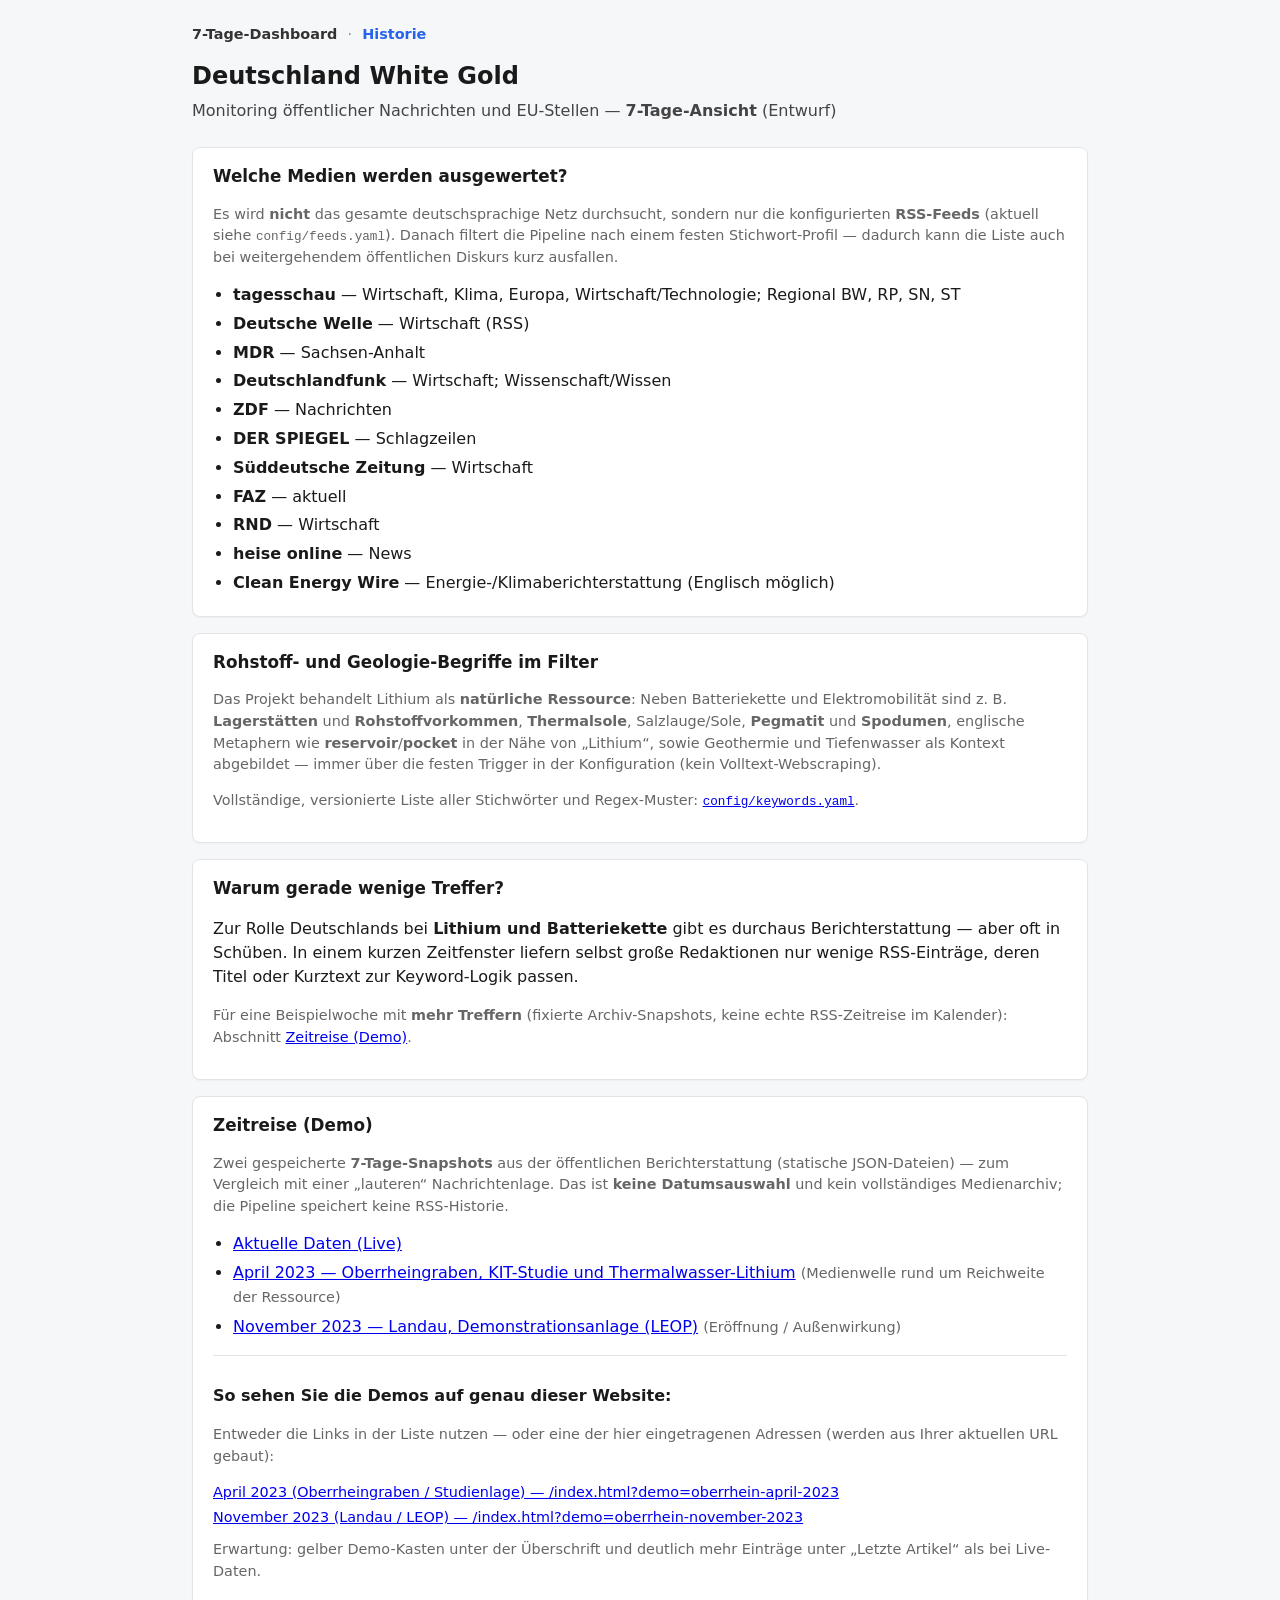
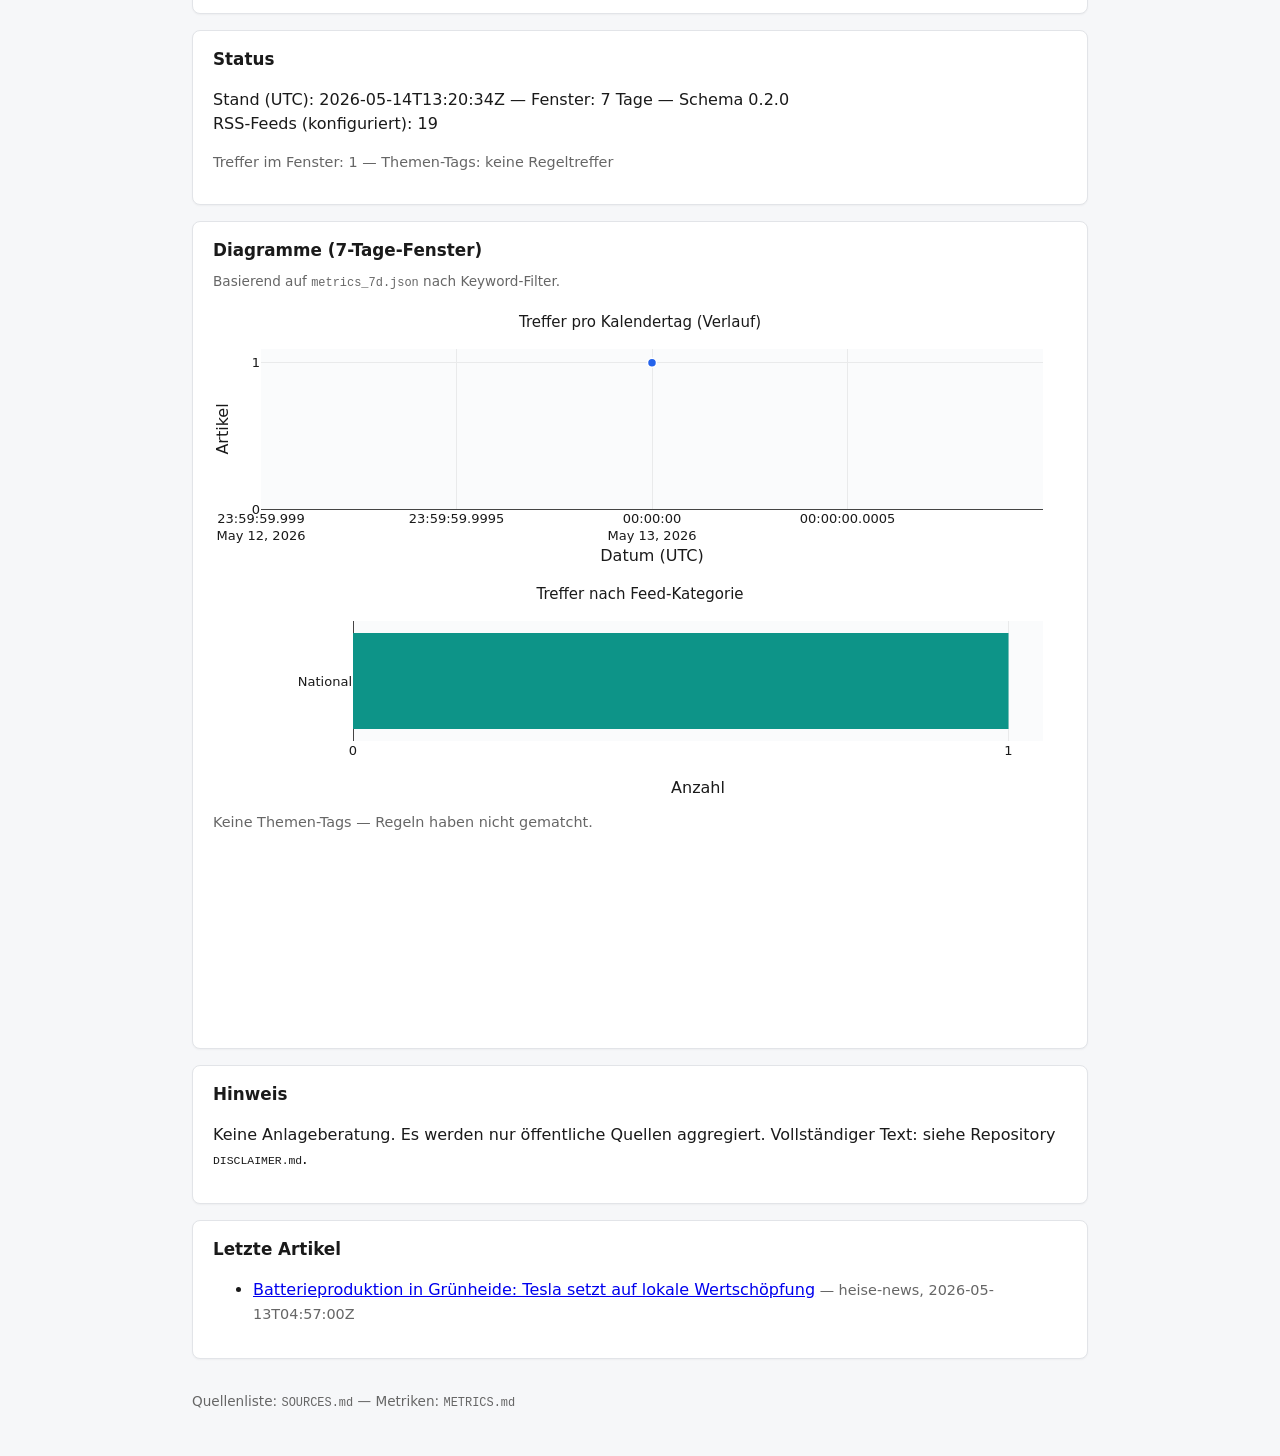
==== index.html @ bb2a2bf2 "deploy: 7354d036135f5c8b81bdb3ec12fa726824278b18" ====
<!DOCTYPE html>
<html lang="de">
<head>
  <meta charset="utf-8" />
  <meta name="viewport" content="width=device-width, initial-scale=1" />
  <title>Deutschland White Gold — Dashboard (Entwurf)</title>
  <link rel="stylesheet" href="styles.css" />
</head>
<body>
  <header class="page-header">
    <nav class="site-nav" aria-label="Hauptnavigation">
      <span class="site-nav__here">7-Tage-Dashboard</span>
      <span class="site-nav__sep">·</span>
      <a href="historie.html">Historie</a>
    </nav>
    <h1>Deutschland White Gold</h1>
    <p class="subtitle">Monitoring öffentlicher Nachrichten und EU-Stellen — <strong>7-Tage-Ansicht</strong> (Entwurf)</p>
  </header>

  <div id="demo-banner" class="demo-banner" hidden></div>

  <main>
    <section class="card" id="sources-overview">
      <h2>Welche Medien werden ausgewertet?</h2>
      <p class="muted">
        Es wird <strong>nicht</strong> das gesamte deutschsprachige Netz durchsucht, sondern nur die konfigurierten <strong>RSS-Feeds</strong>
        (aktuell siehe <code>config/feeds.yaml</code>). Danach filtert die Pipeline nach einem festen Stichwort-Profil — dadurch kann die Liste auch bei weitergehendem öffentlichen Diskurs kurz ausfallen.
      </p>
      <ul class="sources-overview-list">
        <li><strong>tagesschau</strong> — Wirtschaft, Klima, Europa, Wirtschaft/Technologie; Regional&nbsp;BW, RP, SN, ST</li>
        <li><strong>Deutsche Welle</strong> — Wirtschaft (RSS)</li>
        <li><strong>MDR</strong> — Sachsen-Anhalt</li>
        <li><strong>Deutschlandfunk</strong> — Wirtschaft; Wissenschaft/Wissen</li>
        <li><strong>ZDF</strong> — Nachrichten</li>
        <li><strong>DER SPIEGEL</strong> — Schlagzeilen</li>
        <li><strong>Süddeutsche Zeitung</strong> — Wirtschaft</li>
        <li><strong>FAZ</strong> — aktuell</li>
        <li><strong>RND</strong> — Wirtschaft</li>
        <li><strong>heise online</strong> — News</li>
        <li><strong>Clean Energy Wire</strong> — Energie-/Klimaberichterstattung (Englisch möglich)</li>
      </ul>
    </section>

    <section class="card" id="keyword-scope">
      <h2>Rohstoff- und Geologie-Begriffe im Filter</h2>
      <p class="muted">
        Das Projekt behandelt Lithium als <strong>natürliche Ressource</strong>: Neben Batteriekette und Elektromobilität sind z.&nbsp;B.
        <strong>Lagerstätten</strong> und <strong>Rohstoffvorkommen</strong>, <strong>Thermalsole</strong>, Salzlauge/Sole,
        <strong>Pegmatit</strong> und <strong>Spodumen</strong>, englische Metaphern wie <strong>reservoir</strong>/<strong>pocket</strong> in der Nähe von „Lithium“,
        sowie Geothermie und Tiefenwasser als Kontext abgebildet — immer über die festen Trigger in der Konfiguration (kein Volltext-Webscraping).
      </p>
      <p class="muted">
        Vollständige, versionierte Liste aller Stichwörter und Regex-Muster:
        <a href="https://github.com/Tarekchehahde/deutschland-white-gold-tracking/blob/main/config/keywords.yaml"><code>config/keywords.yaml</code></a>.
      </p>
    </section>

    <section class="card sparse-hint-card" id="sparse-hint" hidden>
      <h2>Warum gerade wenige Treffer?</h2>
      <p>
        Zur Rolle Deutschlands bei <strong>Lithium und Batteriekette</strong> gibt es durchaus Berichterstattung — aber oft in Schüben.
        In einem kurzen Zeitfenster liefern selbst große Redaktionen nur wenige RSS-Einträge, deren Titel oder Kurztext zur Keyword-Logik passen.
      </p>
      <p class="muted">
        Für eine Beispielwoche mit <strong>mehr Treffern</strong> (fixierte Archiv-Snapshots, keine echte RSS-Zeitreise im Kalender): Abschnitt <a href="#demo-travel">Zeitreise (Demo)</a>.
      </p>
    </section>

    <section class="card" id="demo-travel">
      <h2>Zeitreise (Demo)</h2>
      <p class="muted">
        Zwei gespeicherte <strong>7-Tage-Snapshots</strong> aus der öffentlichen Berichterstattung (statische JSON-Dateien) — zum Vergleich mit einer „lauteren“ Nachrichtenlage.
        Das ist <strong>keine Datumsauswahl</strong> und kein vollständiges Medienarchiv; die Pipeline speichert keine RSS-Historie.
      </p>
      <ul class="demo-travel-list">
        <li><a href="./">Aktuelle Daten (Live)</a></li>
        <li>
          <a href="?demo=oberrhein-april-2023">April 2023 — Oberrheingraben, KIT-Studie und Thermalwasser-Lithium</a>
          <span class="muted"> (Medienwelle rund um Reichweite der Ressource)</span>
        </li>
        <li>
          <a href="?demo=oberrhein-november-2023">November 2023 — Landau, Demonstrationsanlage (LEOP)</a>
          <span class="muted"> (Eröffnung / Außenwirkung)</span>
        </li>
      </ul>
      <div class="zeitreise-url-box">
        <p><strong>So sehen Sie die Demos auf genau dieser Website:</strong></p>
        <p class="muted">
          Entweder die Links in der Liste nutzen — oder eine der hier eingetragenen Adressen (werden aus Ihrer aktuellen URL gebaut):
        </p>
        <div id="zeitreise-example-links" class="muted"></div>
      </div>
    </section>

    <section class="card" id="status">
      <h2>Status</h2>
      <p id="meta-line">Lade Daten …</p>
      <p id="metrics-line" class="muted"></p>
    </section>

    <section class="card" id="charts-section">
      <h2>Diagramme (7-Tage-Fenster)</h2>
      <p class="chart-caption muted">Basierend auf <code>metrics_7d.json</code> nach Keyword-Filter.</p>
      <div id="chart-volume" class="chart-wrap" aria-label="Liniendiagramm Treffer pro Tag"></div>
      <div id="chart-sources" class="chart-wrap chart-wrap--compact" aria-label="Quellenmix nach Kategorie"></div>
      <div id="chart-tags" class="chart-wrap chart-wrap--compact" aria-label="Themen-Tags"></div>
    </section>

    <section class="card" id="disclaimer-box">
      <h2>Hinweis</h2>
      <p>
        Keine Anlageberatung. Es werden nur öffentliche Quellen aggregiert.
        Vollständiger Text: siehe Repository <code>DISCLAIMER.md</code>.
      </p>
    </section>

    <section class="card">
      <h2>Letzte Artikel</h2>
      <ul id="article-list"></ul>
    </section>
  </main>

  <footer class="page-footer">
    <p>Quellenliste: <code>SOURCES.md</code> — Metriken: <code>METRICS.md</code></p>
  </footer>

  <script src="https://cdn.plot.ly/plotly-2.35.2.min.js" charset="utf-8"></script>
  <script type="module" src="app.js"></script>
</body>
</html>
---- styles.css ----
:root {
  font-family: system-ui, -apple-system, "Segoe UI", Roboto, Ubuntu, sans-serif;
  line-height: 1.5;
  color: #1a1a1a;
  background: #f6f7f9;
}

body {
  margin: 0;
  padding: 0 1rem 2rem;
  max-width: 56rem;
  margin-inline: auto;
}

.site-nav {
  font-size: 0.9rem;
  margin-bottom: 0.75rem;
}

.site-nav a {
  color: #2563eb;
  font-weight: 600;
  text-decoration: none;
}

.site-nav a:hover {
  text-decoration: underline;
}

.site-nav__sep {
  margin: 0 0.35rem;
  color: #888;
}

.site-nav__here {
  font-weight: 600;
  color: #333;
}

.page-header {
  padding: 1.5rem 0 0.5rem;
}

.page-header h1 {
  margin: 0;
  font-size: 1.5rem;
}

.subtitle {
  margin: 0.35rem 0 0;
  color: #444;
}

.sources-overview-list {
  margin: 0.5rem 0 0;
  padding-left: 1.25rem;
}

.sources-overview-list li {
  margin: 0.3rem 0;
}

.sparse-hint-card {
  border-color: #bfdbfe;
  background: #f8fafc;
}

.sparse-hint-card h2 {
  font-size: 1rem;
}

.demo-banner {
  margin-top: 1rem;
  padding: 0.75rem 1rem;
  border-radius: 8px;
  border: 1px solid #fcd34d;
  background: #fffbeb;
}

.demo-banner__title {
  margin: 0;
  font-size: 0.95rem;
}

.demo-banner__note {
  margin: 0.35rem 0 0;
  font-size: 0.88rem;
}

.demo-banner__note a {
  font-weight: 600;
}

.demo-travel-list {
  margin: 0.5rem 0 0;
  padding-left: 1.25rem;
}

.demo-travel-list li {
  margin: 0.35rem 0;
}

.zeitreise-url-box {
  margin-top: 1rem;
  padding-top: 0.75rem;
  border-top: 1px solid #e2e4e8;
}

.zeitreise-url-box .muted a {
  word-break: break-all;
}

.card {
  background: #fff;
  border: 1px solid #e2e4e8;
  border-radius: 8px;
  padding: 1rem 1.25rem;
  margin-top: 1rem;
  box-shadow: 0 1px 2px rgba(0, 0, 0, 0.04);
}

.card h2 {
  margin: 0 0 0.5rem;
  font-size: 1.05rem;
}

.muted {
  color: #666;
  font-size: 0.9rem;
}

.page-footer {
  margin-top: 2rem;
  font-size: 0.85rem;
  color: #666;
}

code {
  font-size: 0.88em;
}

.chart-caption {
  margin: 0 0 0.75rem;
  font-size: 0.85rem;
}

.chart-wrap {
  width: 100%;
  min-height: 260px;
  margin-top: 0.75rem;
}

.chart-wrap:first-of-type {
  margin-top: 0;
}

.chart-wrap--compact {
  min-height: 220px;
}
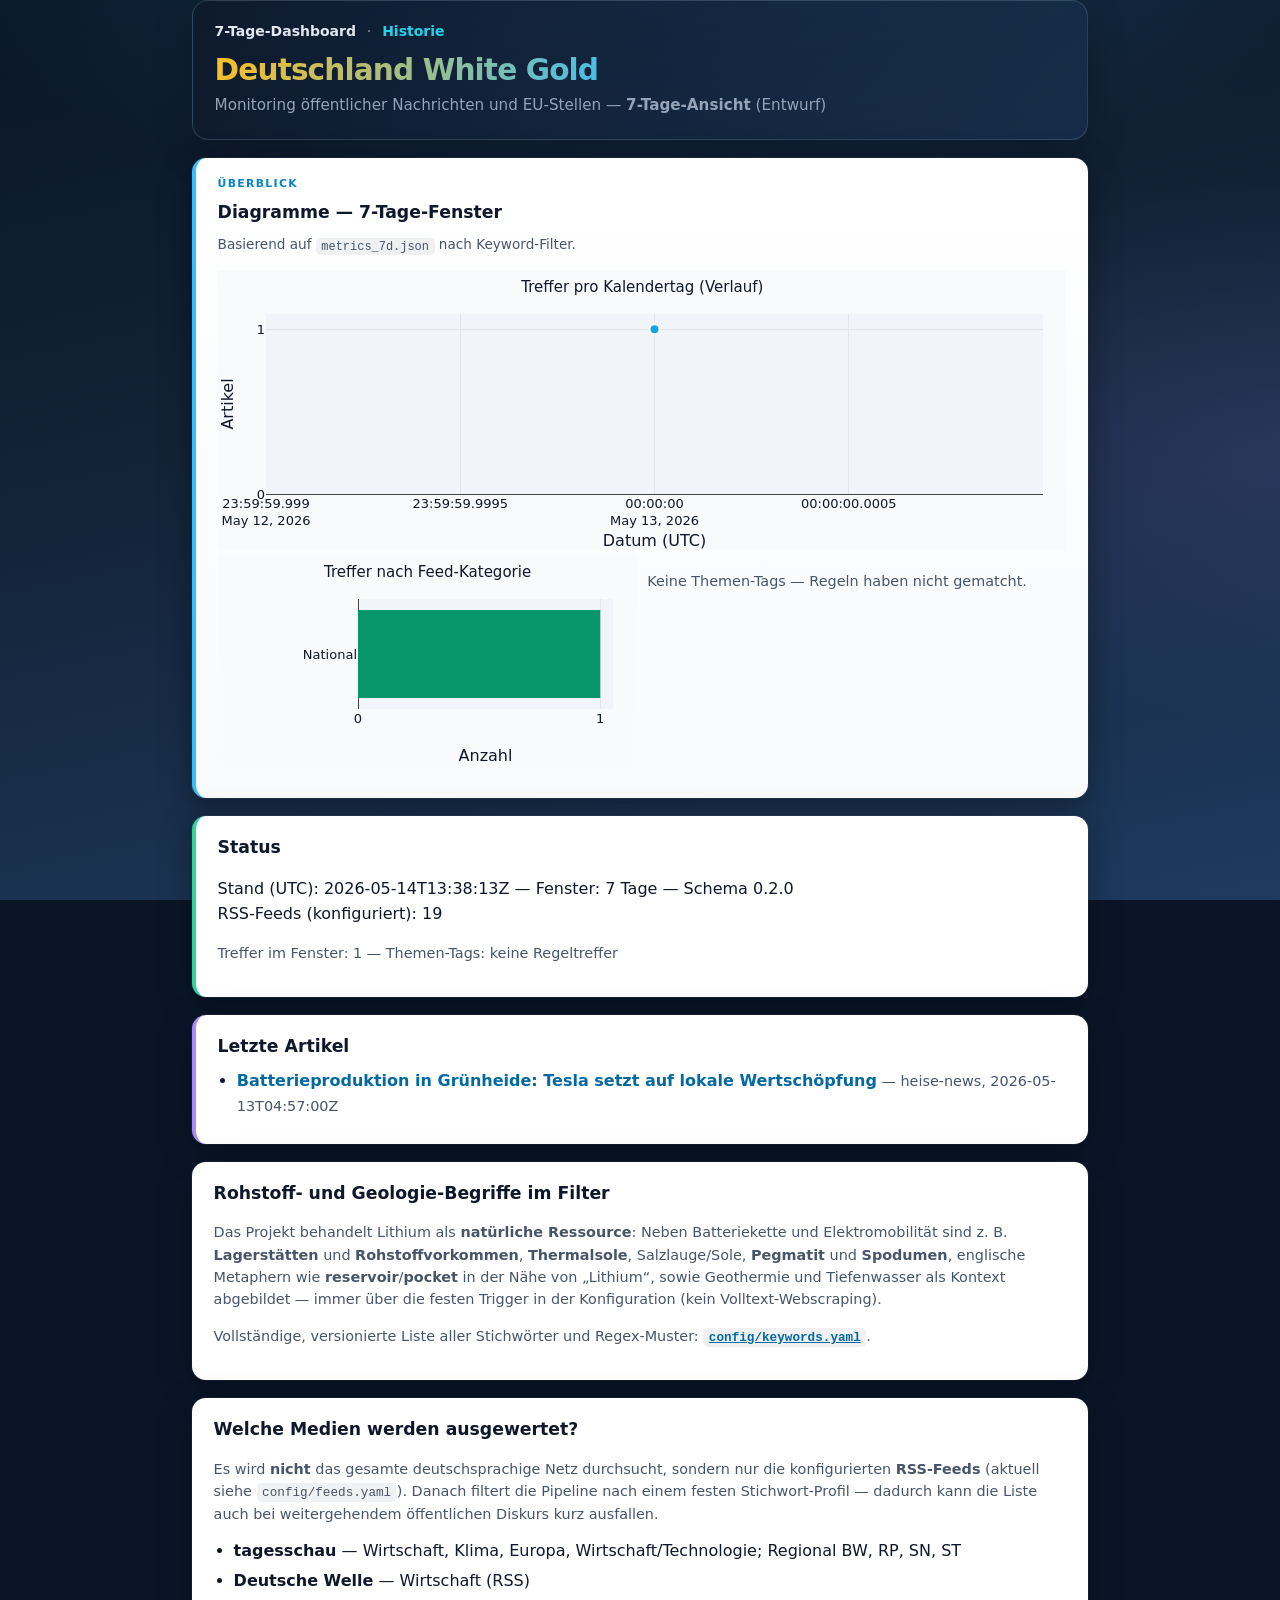
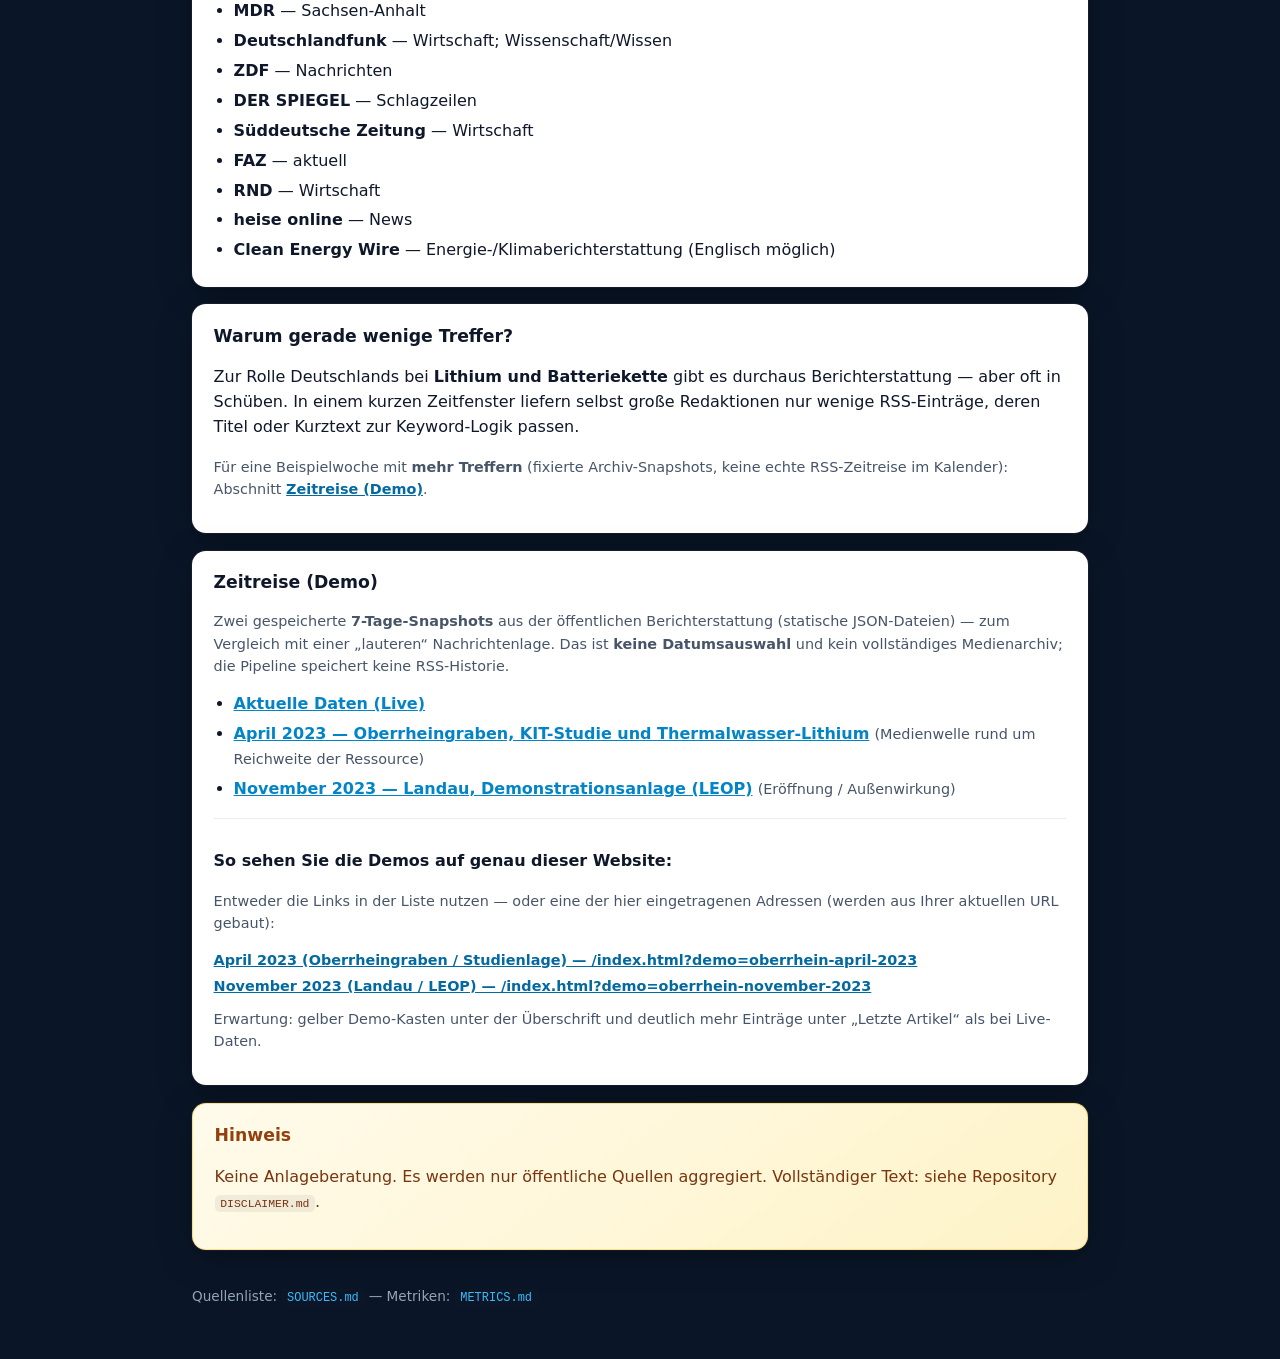
==== commit 3941f0f6: "deploy: 4aadd8cade5d9da6f9ec15c2a3ec1aa6e50904c4" ====
--- a/index.html
+++ b/index.html
@@ -7,7 +7,7 @@
   <link rel="stylesheet" href="styles.css" />
 </head>
 <body>
-  <header class="page-header">
+  <header class="page-header page-header--hero">
     <nav class="site-nav" aria-label="Hauptnavigation">
       <span class="site-nav__here">7-Tage-Dashboard</span>
       <span class="site-nav__sep">·</span>
@@ -20,6 +20,46 @@
   <div id="demo-banner" class="demo-banner" hidden></div>
 
   <main>
+    <section class="card card--spotlight" id="charts-section">
+      <div class="card__eyebrow">Überblick</div>
+      <h2>Diagramme — 7-Tage-Fenster</h2>
+      <p class="chart-caption muted">Basierend auf <code>metrics_7d.json</code> nach Keyword-Filter.</p>
+      <div id="chart-volume" class="chart-wrap chart-wrap--hero" aria-label="Liniendiagramm Treffer pro Tag"></div>
+      <div class="charts-row">
+        <div class="charts-row__cell">
+          <div id="chart-sources" class="chart-wrap chart-wrap--compact" aria-label="Quellenmix nach Kategorie"></div>
+        </div>
+        <div class="charts-row__cell">
+          <div id="chart-tags" class="chart-wrap chart-wrap--compact" aria-label="Themen-Tags"></div>
+        </div>
+      </div>
+    </section>
+
+    <section class="card card--status" id="status">
+      <h2>Status</h2>
+      <p id="meta-line">Lade Daten …</p>
+      <p id="metrics-line" class="muted"></p>
+    </section>
+
+    <section class="card card--articles">
+      <h2>Letzte Artikel</h2>
+      <ul id="article-list" class="article-list"></ul>
+    </section>
+
+    <section class="card" id="keyword-scope">
+      <h2>Rohstoff- und Geologie-Begriffe im Filter</h2>
+      <p class="muted">
+        Das Projekt behandelt Lithium als <strong>natürliche Ressource</strong>: Neben Batteriekette und Elektromobilität sind z.&nbsp;B.
+        <strong>Lagerstätten</strong> und <strong>Rohstoffvorkommen</strong>, <strong>Thermalsole</strong>, Salzlauge/Sole,
+        <strong>Pegmatit</strong> und <strong>Spodumen</strong>, englische Metaphern wie <strong>reservoir</strong>/<strong>pocket</strong> in der Nähe von „Lithium“,
+        sowie Geothermie und Tiefenwasser als Kontext abgebildet — immer über die festen Trigger in der Konfiguration (kein Volltext-Webscraping).
+      </p>
+      <p class="muted">
+        Vollständige, versionierte Liste aller Stichwörter und Regex-Muster:
+        <a href="https://github.com/Tarekchehahde/deutschland-white-gold-tracking/blob/main/config/keywords.yaml"><code>config/keywords.yaml</code></a>.
+      </p>
+    </section>
+
     <section class="card" id="sources-overview">
       <h2>Welche Medien werden ausgewertet?</h2>
       <p class="muted">
@@ -39,20 +79,6 @@
         <li><strong>heise online</strong> — News</li>
         <li><strong>Clean Energy Wire</strong> — Energie-/Klimaberichterstattung (Englisch möglich)</li>
       </ul>
-    </section>
-
-    <section class="card" id="keyword-scope">
-      <h2>Rohstoff- und Geologie-Begriffe im Filter</h2>
-      <p class="muted">
-        Das Projekt behandelt Lithium als <strong>natürliche Ressource</strong>: Neben Batteriekette und Elektromobilität sind z.&nbsp;B.
-        <strong>Lagerstätten</strong> und <strong>Rohstoffvorkommen</strong>, <strong>Thermalsole</strong>, Salzlauge/Sole,
-        <strong>Pegmatit</strong> und <strong>Spodumen</strong>, englische Metaphern wie <strong>reservoir</strong>/<strong>pocket</strong> in der Nähe von „Lithium“,
-        sowie Geothermie und Tiefenwasser als Kontext abgebildet — immer über die festen Trigger in der Konfiguration (kein Volltext-Webscraping).
-      </p>
-      <p class="muted">
-        Vollständige, versionierte Liste aller Stichwörter und Regex-Muster:
-        <a href="https://github.com/Tarekchehahde/deutschland-white-gold-tracking/blob/main/config/keywords.yaml"><code>config/keywords.yaml</code></a>.
-      </p>
     </section>
 
     <section class="card sparse-hint-card" id="sparse-hint" hidden>
@@ -92,31 +118,12 @@
       </div>
     </section>
 
-    <section class="card" id="status">
-      <h2>Status</h2>
-      <p id="meta-line">Lade Daten …</p>
-      <p id="metrics-line" class="muted"></p>
-    </section>
-
-    <section class="card" id="charts-section">
-      <h2>Diagramme (7-Tage-Fenster)</h2>
-      <p class="chart-caption muted">Basierend auf <code>metrics_7d.json</code> nach Keyword-Filter.</p>
-      <div id="chart-volume" class="chart-wrap" aria-label="Liniendiagramm Treffer pro Tag"></div>
-      <div id="chart-sources" class="chart-wrap chart-wrap--compact" aria-label="Quellenmix nach Kategorie"></div>
-      <div id="chart-tags" class="chart-wrap chart-wrap--compact" aria-label="Themen-Tags"></div>
-    </section>
-
-    <section class="card" id="disclaimer-box">
+    <section class="card card--disclaimer" id="disclaimer-box">
       <h2>Hinweis</h2>
       <p>
         Keine Anlageberatung. Es werden nur öffentliche Quellen aggregiert.
         Vollständiger Text: siehe Repository <code>DISCLAIMER.md</code>.
       </p>
-    </section>
-
-    <section class="card">
-      <h2>Letzte Artikel</h2>
-      <ul id="article-list"></ul>
     </section>
   </main>
 
--- a/styles.css
+++ b/styles.css
@@ -1,54 +1,104 @@
 :root {
-  font-family: system-ui, -apple-system, "Segoe UI", Roboto, Ubuntu, sans-serif;
-  line-height: 1.5;
-  color: #1a1a1a;
-  background: #f6f7f9;
+  --font: system-ui, -apple-system, "Segoe UI", Roboto, Ubuntu, sans-serif;
+  --bg-page-top: #0a1628;
+  --bg-page-mid: #132337;
+  --bg-page-bottom: #1e3a5f;
+  --surface: #ffffff;
+  --surface-glow: rgba(56, 189, 248, 0.08);
+  --text-on-dark: #e2e8f0;
+  --text-on-dark-muted: #94a3b8;
+  --text-card: #0f172a;
+  --text-muted-card: #475569;
+  --accent-sky: #38bdf8;
+  --accent-cyan: #22d3ee;
+  --accent-gold: #fbbf24;
+  --accent-emerald: #34d399;
+  --accent-violet: #a78bfa;
+  --border-soft: rgba(148, 163, 184, 0.25);
+  --shadow-card: 0 8px 32px rgba(0, 0, 0, 0.35), 0 0 0 1px rgba(255, 255, 255, 0.06);
+  --radius-lg: 16px;
+  --radius-md: 14px;
+}
+
+*,
+*::before,
+*::after {
+  box-sizing: border-box;
 }
 
 body {
   margin: 0;
-  padding: 0 1rem 2rem;
-  max-width: 56rem;
+  padding: 0 1rem 2.5rem;
+  max-width: 58rem;
   margin-inline: auto;
+  font-family: var(--font);
+  line-height: 1.55;
+  color: var(--text-on-dark);
+  background-color: var(--bg-page-top);
+  background-image:
+    radial-gradient(ellipse 120% 80% at 50% -20%, rgba(56, 189, 248, 0.18), transparent 55%),
+    radial-gradient(ellipse 90% 60% at 100% 50%, rgba(167, 139, 250, 0.12), transparent 50%),
+    linear-gradient(168deg, var(--bg-page-top) 0%, var(--bg-page-mid) 42%, var(--bg-page-bottom) 100%);
+  background-attachment: fixed;
+  min-height: 100vh;
 }
 
 .site-nav {
-  font-size: 0.9rem;
-  margin-bottom: 0.75rem;
+  font-size: 0.875rem;
+  margin-bottom: 0.65rem;
 }
 
 .site-nav a {
-  color: #2563eb;
+  color: var(--accent-cyan);
   font-weight: 600;
   text-decoration: none;
+  transition: color 0.15s ease, text-underline-offset 0.15s ease;
 }
 
 .site-nav a:hover {
+  color: var(--accent-sky);
   text-decoration: underline;
+  text-underline-offset: 3px;
 }
 
 .site-nav__sep {
-  margin: 0 0.35rem;
-  color: #888;
+  margin: 0 0.4rem;
+  color: var(--text-on-dark-muted);
 }
 
 .site-nav__here {
-  font-weight: 600;
-  color: #333;
+  font-weight: 700;
+  color: var(--text-on-dark);
 }
 
 .page-header {
-  padding: 1.5rem 0 0.5rem;
+  padding: 1.25rem 0 0.35rem;
+}
+
+.page-header--hero {
+  background: linear-gradient(135deg, rgba(15, 23, 42, 0.65), rgba(30, 58, 95, 0.45));
+  border: 1px solid var(--border-soft);
+  border-radius: var(--radius-lg);
+  padding: 1.25rem 1.35rem 1.35rem;
+  margin-bottom: 0.25rem;
+  box-shadow: 0 12px 40px rgba(0, 0, 0, 0.2);
 }
 
 .page-header h1 {
   margin: 0;
-  font-size: 1.5rem;
+  font-size: clamp(1.45rem, 4vw, 1.85rem);
+  letter-spacing: -0.03em;
+  line-height: 1.15;
+  background: linear-gradient(105deg, var(--accent-gold), var(--accent-sky), var(--accent-cyan));
+  -webkit-background-clip: text;
+  background-clip: text;
+  color: transparent;
 }
 
 .subtitle {
-  margin: 0.35rem 0 0;
-  color: #444;
+  margin: 0.45rem 0 0;
+  color: var(--text-on-dark-muted);
+  font-size: 0.95rem;
 }
 
 .sources-overview-list {
@@ -57,24 +107,40 @@
 }
 
 .sources-overview-list li {
-  margin: 0.3rem 0;
+  margin: 0.32rem 0;
+}
+
+.sources-overview-list strong {
+  color: var(--text-card);
 }
 
 .sparse-hint-card {
-  border-color: #bfdbfe;
-  background: #f8fafc;
+  border: 1px solid rgba(56, 189, 248, 0.35);
+  background: linear-gradient(145deg, #f0f9ff, #eef2ff);
 }
 
 .sparse-hint-card h2 {
   font-size: 1rem;
+  color: var(--text-card);
+}
+
+.sparse-hint-card p:not(.muted) {
+  color: var(--text-card);
+}
+
+.sparse-hint-card a {
+  color: #0369a1;
+  font-weight: 600;
 }
 
 .demo-banner {
   margin-top: 1rem;
-  padding: 0.75rem 1rem;
-  border-radius: 8px;
-  border: 1px solid #fcd34d;
-  background: #fffbeb;
+  padding: 0.85rem 1.1rem;
+  border-radius: var(--radius-md);
+  border: 1px solid rgba(251, 191, 36, 0.55);
+  background: linear-gradient(135deg, rgba(254, 243, 199, 0.98), rgba(253, 230, 138, 0.92));
+  box-shadow: var(--shadow-card);
+  color: var(--text-card);
 }
 
 .demo-banner__title {
@@ -85,10 +151,12 @@
 .demo-banner__note {
   margin: 0.35rem 0 0;
   font-size: 0.88rem;
+  color: var(--text-muted-card);
 }
 
 .demo-banner__note a {
-  font-weight: 600;
+  font-weight: 700;
+  color: #b45309;
 }
 
 .demo-travel-list {
@@ -100,39 +168,107 @@
   margin: 0.35rem 0;
 }
 
+.demo-travel-list a {
+  color: #0284c7;
+  font-weight: 600;
+}
+
 .zeitreise-url-box {
   margin-top: 1rem;
-  padding-top: 0.75rem;
-  border-top: 1px solid #e2e4e8;
+  padding-top: 0.85rem;
+  border-top: 1px solid rgba(15, 23, 42, 0.08);
 }
 
 .zeitreise-url-box .muted a {
   word-break: break-all;
+  color: #0369a1;
+  font-weight: 600;
 }
 
 .card {
-  background: #fff;
-  border: 1px solid #e2e4e8;
-  border-radius: 8px;
-  padding: 1rem 1.25rem;
-  margin-top: 1rem;
-  box-shadow: 0 1px 2px rgba(0, 0, 0, 0.04);
+  background: var(--surface);
+  color: var(--text-card);
+  border: none;
+  border-radius: var(--radius-md);
+  padding: 1.15rem 1.35rem;
+  margin-top: 1.1rem;
+  box-shadow: var(--shadow-card);
 }
 
 .card h2 {
-  margin: 0 0 0.5rem;
-  font-size: 1.05rem;
+  margin: 0 0 0.55rem;
+  font-size: 1.08rem;
+  color: var(--text-card);
+}
+
+.card__eyebrow {
+  font-size: 0.68rem;
+  font-weight: 700;
+  letter-spacing: 0.12em;
+  text-transform: uppercase;
+  color: #0284c7;
+  margin-bottom: 0.35rem;
+}
+
+.card--spotlight {
+  border-left: 4px solid var(--accent-sky);
+  background: linear-gradient(180deg, #ffffff 0%, #f8fafc 100%);
+}
+
+.card--status {
+  border-left: 4px solid var(--accent-emerald);
+}
+
+.card--articles {
+  border-left: 4px solid var(--accent-violet);
+}
+
+.card--articles .article-list a {
+  color: #0369a1;
+  font-weight: 600;
+  text-decoration: none;
+}
+
+.card--articles .article-list a:hover {
+  color: #0284c7;
+  text-decoration: underline;
+}
+
+.card--disclaimer {
+  background: linear-gradient(145deg, #fffbeb, #fef3c7);
+  border: 1px solid rgba(251, 191, 36, 0.45);
+}
+
+.card--disclaimer h2 {
+  color: #92400e;
+}
+
+.card--disclaimer p {
+  color: #78350f;
+}
+
+.card code {
+  background: rgba(15, 23, 42, 0.06);
+  padding: 0.12rem 0.35rem;
+  border-radius: 5px;
 }
 
 .muted {
-  color: #666;
+  color: var(--text-muted-card);
   font-size: 0.9rem;
 }
 
 .page-footer {
-  margin-top: 2rem;
+  margin-top: 2.25rem;
   font-size: 0.85rem;
-  color: #666;
+  color: var(--text-on-dark-muted);
+}
+
+.page-footer code {
+  color: var(--accent-sky);
+  background: rgba(15, 23, 42, 0.35);
+  padding: 0.1rem 0.35rem;
+  border-radius: 4px;
 }
 
 code {
@@ -140,14 +276,19 @@
 }
 
 .chart-caption {
-  margin: 0 0 0.75rem;
+  margin: 0 0 0.85rem;
   font-size: 0.85rem;
 }
 
 .chart-wrap {
   width: 100%;
   min-height: 260px;
-  margin-top: 0.75rem;
+  margin-top: 0.65rem;
+}
+
+.chart-wrap--hero {
+  min-height: 280px;
+  margin-top: 0;
 }
 
 .chart-wrap:first-of-type {
@@ -155,5 +296,37 @@
 }
 
 .chart-wrap--compact {
-  min-height: 220px;
-}
+  min-height: 210px;
+}
+
+.charts-row {
+  display: grid;
+  grid-template-columns: 1fr;
+  gap: 0.5rem;
+  margin-top: 0.35rem;
+}
+
+@media (min-width: 720px) {
+  .charts-row {
+    grid-template-columns: 1fr 1fr;
+    gap: 0.65rem;
+  }
+}
+
+.charts-row__cell {
+  min-width: 0;
+}
+
+.article-list {
+  margin: 0.35rem 0 0;
+  padding-left: 1.2rem;
+}
+
+.article-list li {
+  margin: 0.45rem 0;
+}
+
+#keyword-scope a {
+  color: #0369a1;
+  font-weight: 600;
+}
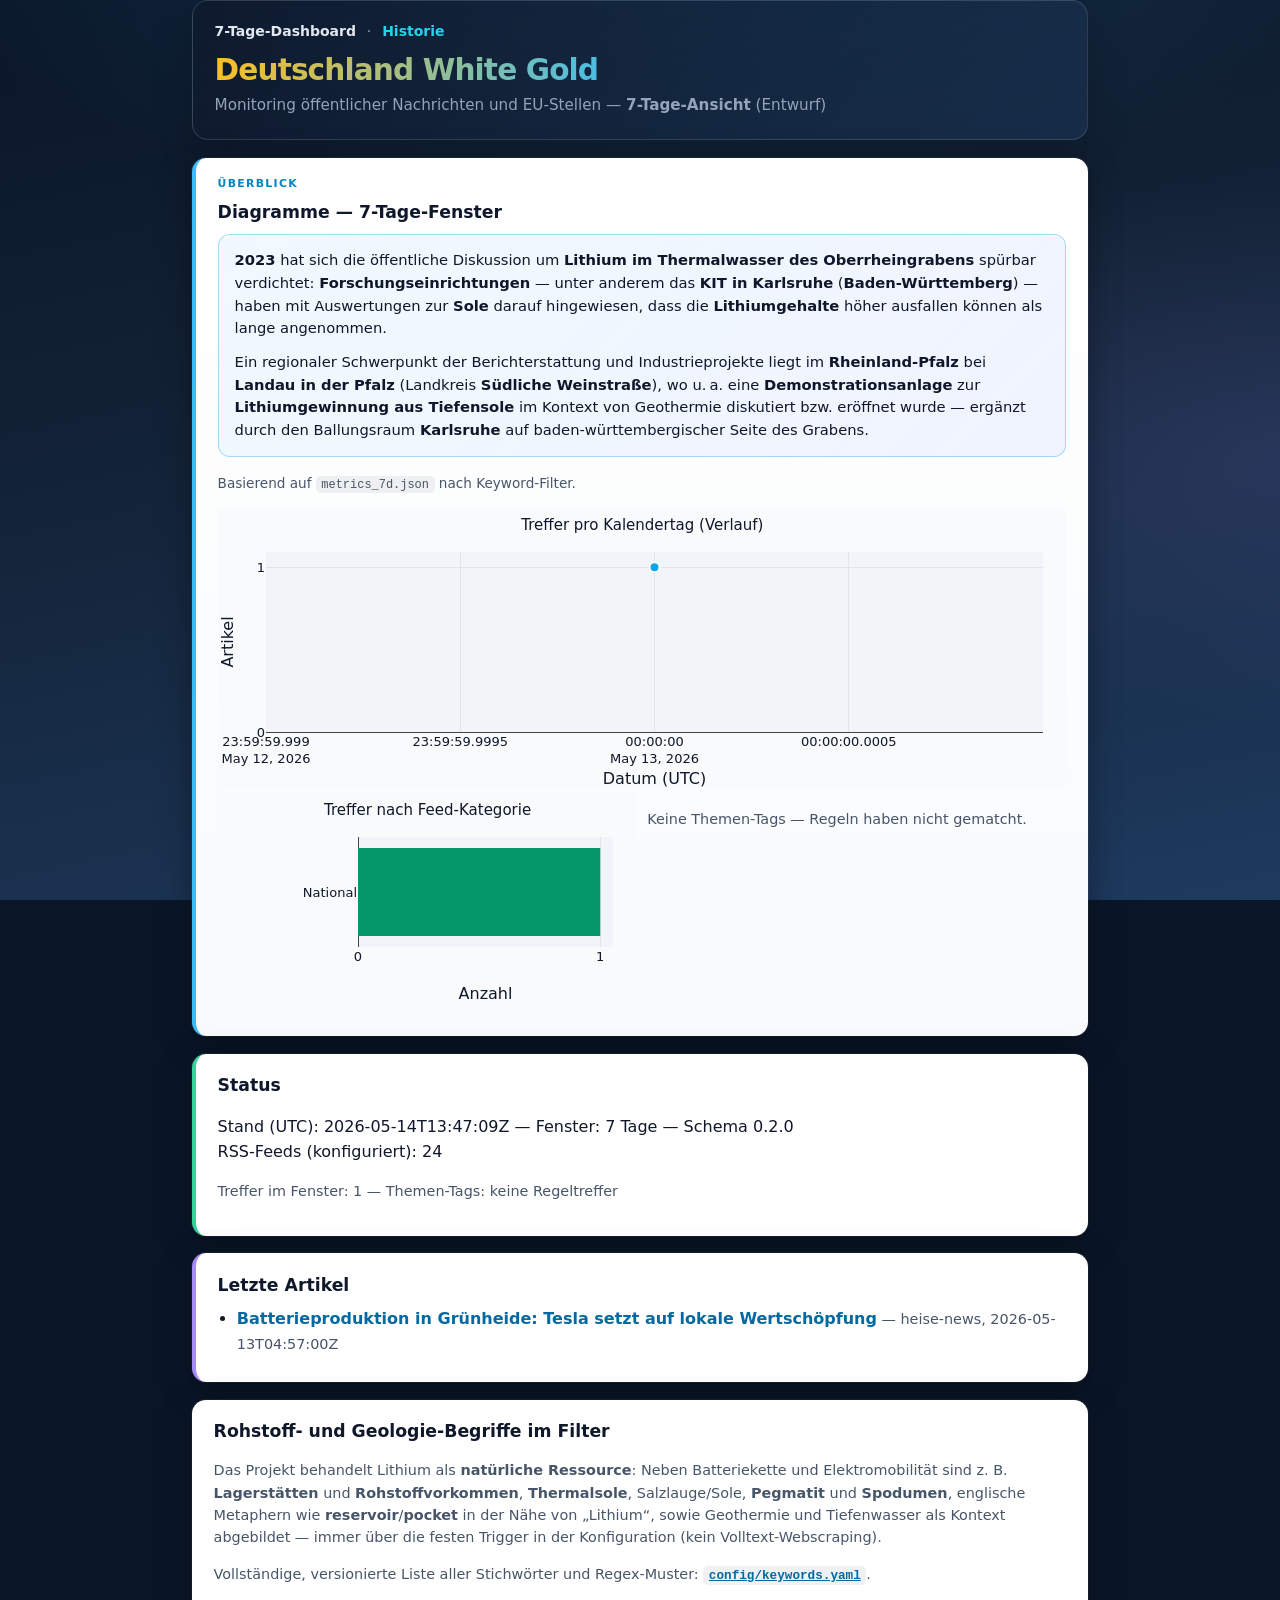
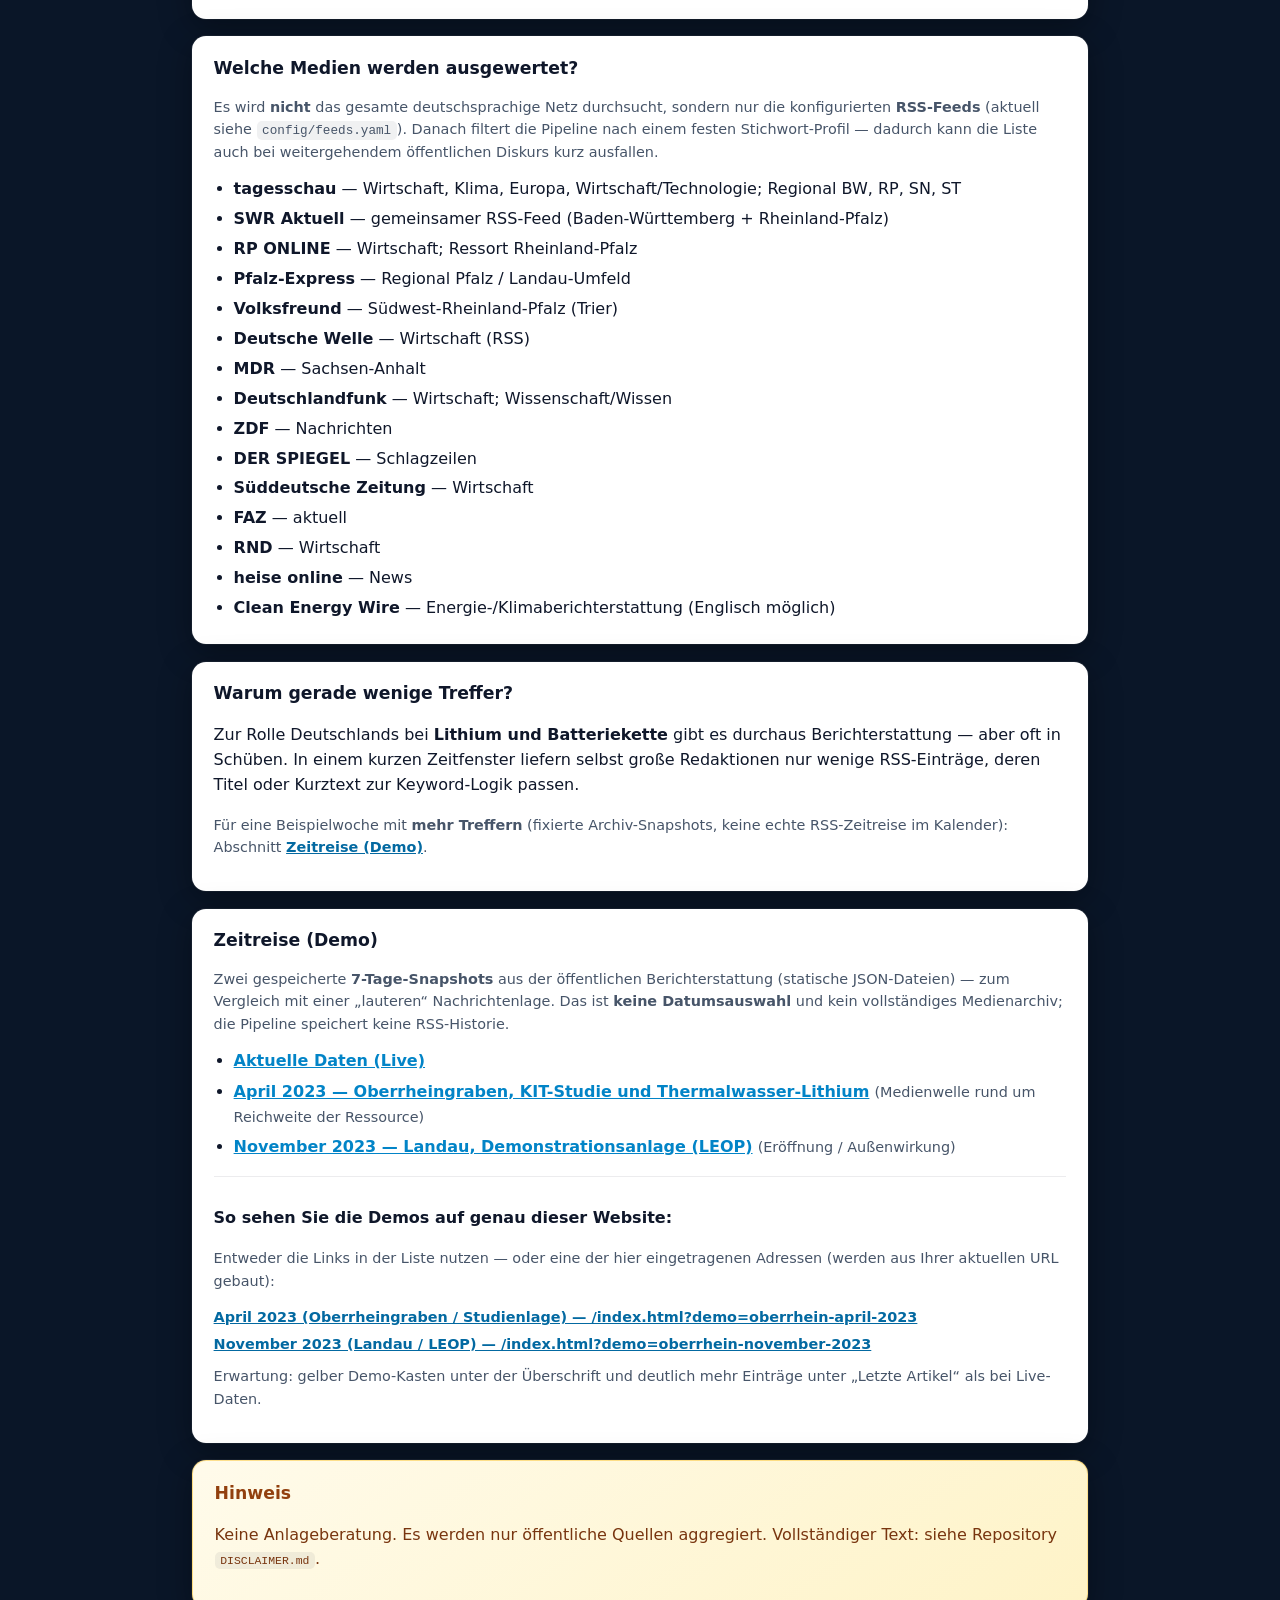
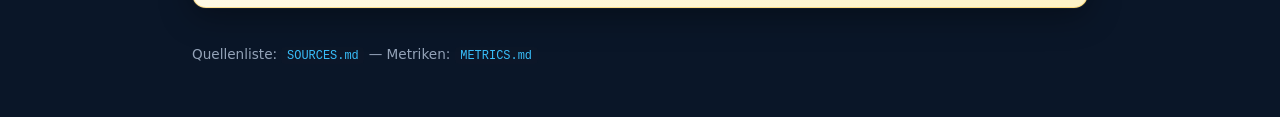
==== commit 6973cdbb: "deploy: 2d97e3f885a287d9c72a7dbd9a529fc7273f47e1" ====
--- a/index.html
+++ b/index.html
@@ -23,6 +23,18 @@
     <section class="card card--spotlight" id="charts-section">
       <div class="card__eyebrow">Überblick</div>
       <h2>Diagramme — 7-Tage-Fenster</h2>
+      <div class="context-blurb">
+        <p>
+          <strong>2023</strong> hat sich die öffentliche Diskussion um <strong>Lithium im Thermalwasser des Oberrheingrabens</strong> spürbar verdichtet:
+          <strong>Forschungseinrichtungen</strong> — unter anderem das <strong>KIT in Karlsruhe</strong> (<strong>Baden-Württemberg</strong>) —
+          haben mit Auswertungen zur <strong>Sole</strong> darauf hingewiesen, dass die <strong>Lithiumgehalte</strong> höher ausfallen können als lange angenommen.
+        </p>
+        <p>
+          Ein regionaler Schwerpunkt der Berichterstattung und Industrieprojekte liegt im <strong>Rheinland-Pfalz</strong> bei <strong>Landau in der Pfalz</strong>
+          (Landkreis <strong>Südliche Weinstraße</strong>), wo u. a. eine <strong>Demonstrationsanlage</strong> zur <strong>Lithiumgewinnung aus Tiefensole</strong> im Kontext von Geothermie diskutiert bzw. eröffnet wurde —
+          ergänzt durch den Ballungsraum <strong>Karlsruhe</strong> auf baden-württembergischer Seite des Grabens.
+        </p>
+      </div>
       <p class="chart-caption muted">Basierend auf <code>metrics_7d.json</code> nach Keyword-Filter.</p>
       <div id="chart-volume" class="chart-wrap chart-wrap--hero" aria-label="Liniendiagramm Treffer pro Tag"></div>
       <div class="charts-row">
@@ -68,6 +80,10 @@
       </p>
       <ul class="sources-overview-list">
         <li><strong>tagesschau</strong> — Wirtschaft, Klima, Europa, Wirtschaft/Technologie; Regional&nbsp;BW, RP, SN, ST</li>
+        <li><strong>SWR Aktuell</strong> — gemeinsamer RSS-Feed (Baden-Württemberg + Rheinland-Pfalz)</li>
+        <li><strong>RP ONLINE</strong> — Wirtschaft; Ressort Rheinland-Pfalz</li>
+        <li><strong>Pfalz-Express</strong> — Regional Pfalz / Landau-Umfeld</li>
+        <li><strong>Volksfreund</strong> — Südwest-Rheinland-Pfalz (Trier)</li>
         <li><strong>Deutsche Welle</strong> — Wirtschaft (RSS)</li>
         <li><strong>MDR</strong> — Sachsen-Anhalt</li>
         <li><strong>Deutschlandfunk</strong> — Wirtschaft; Wissenschaft/Wissen</li>
--- a/styles.css
+++ b/styles.css
@@ -275,6 +275,26 @@
   font-size: 0.88em;
 }
 
+.context-blurb {
+  margin: 0 0 1rem;
+  padding: 0.85rem 1rem;
+  border-radius: 12px;
+  border: 1px solid rgba(14, 165, 233, 0.35);
+  background: linear-gradient(135deg, rgba(240, 249, 255, 0.95), rgba(238, 242, 255, 0.9));
+  box-shadow: inset 0 1px 0 rgba(255, 255, 255, 0.75);
+}
+
+.context-blurb p {
+  margin: 0 0 0.65rem;
+  font-size: 0.92rem;
+  line-height: 1.55;
+  color: #0f172a;
+}
+
+.context-blurb p:last-child {
+  margin-bottom: 0;
+}
+
 .chart-caption {
   margin: 0 0 0.85rem;
   font-size: 0.85rem;
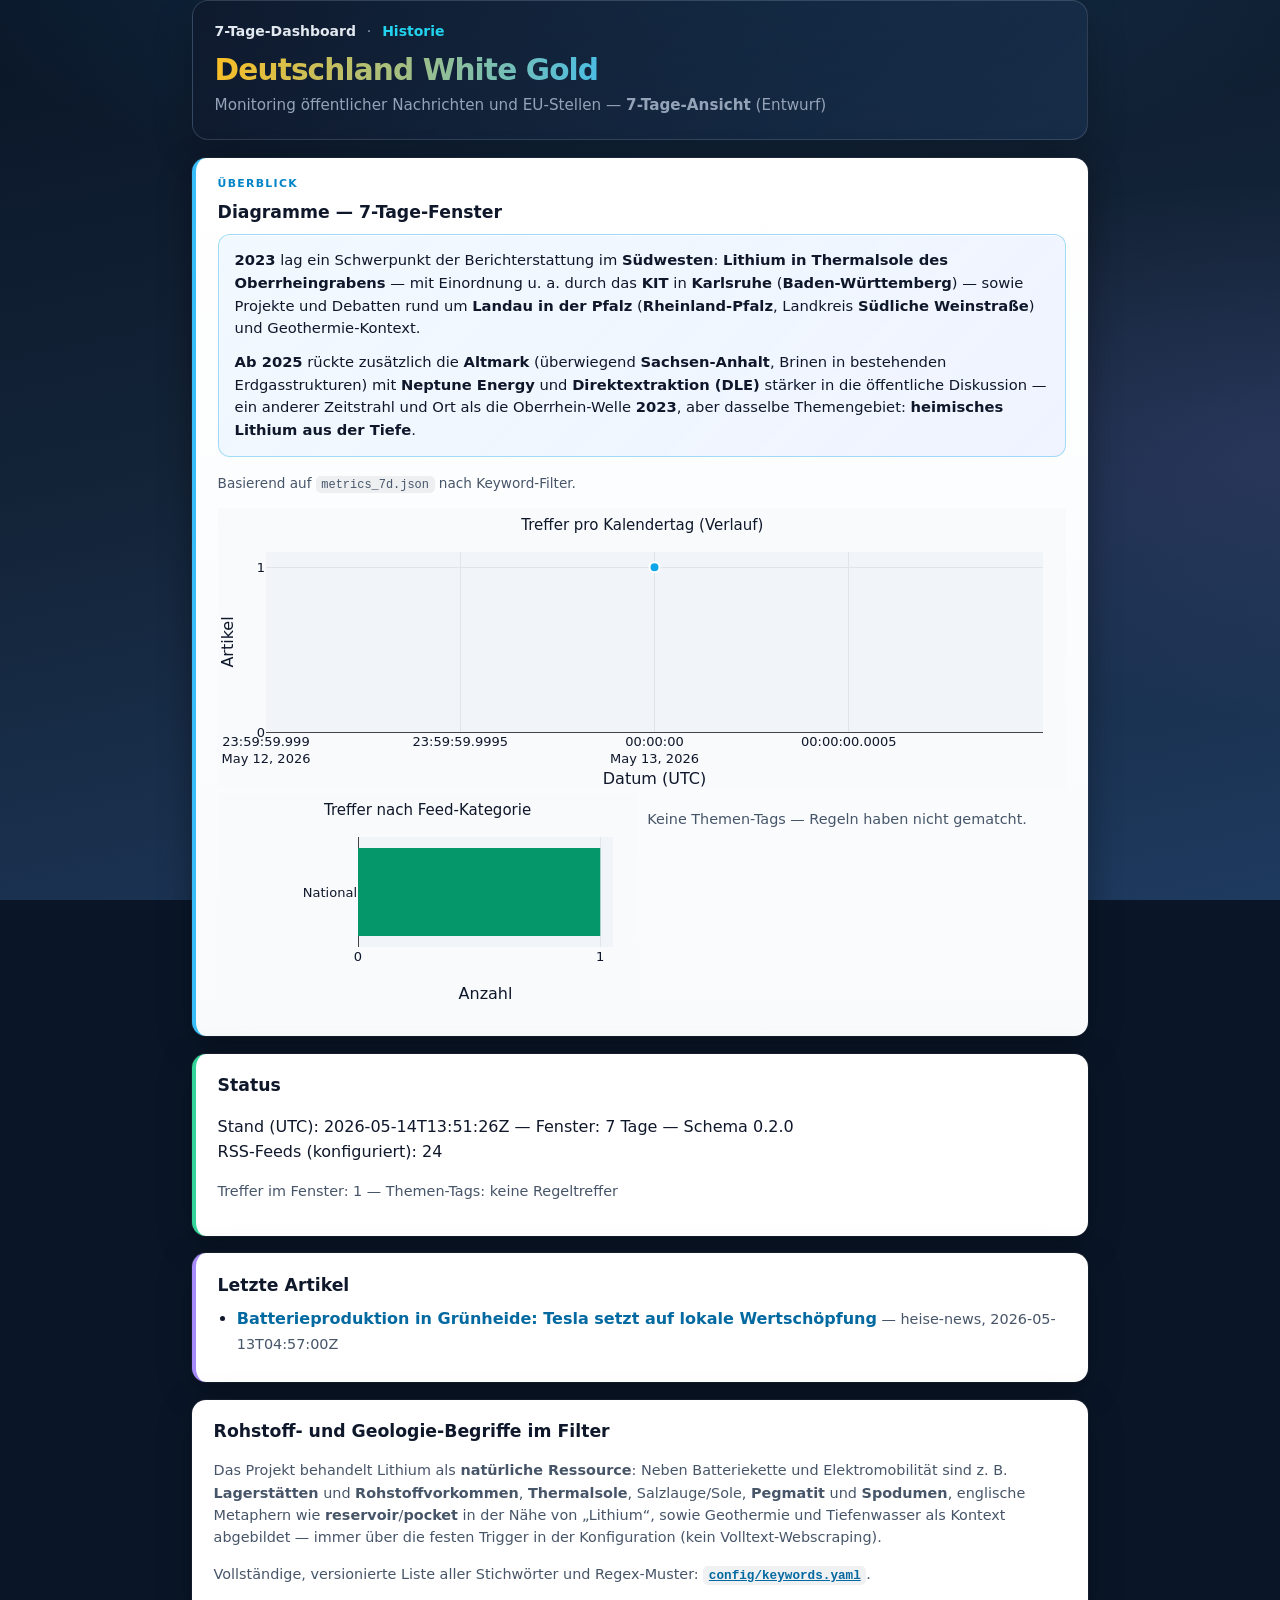
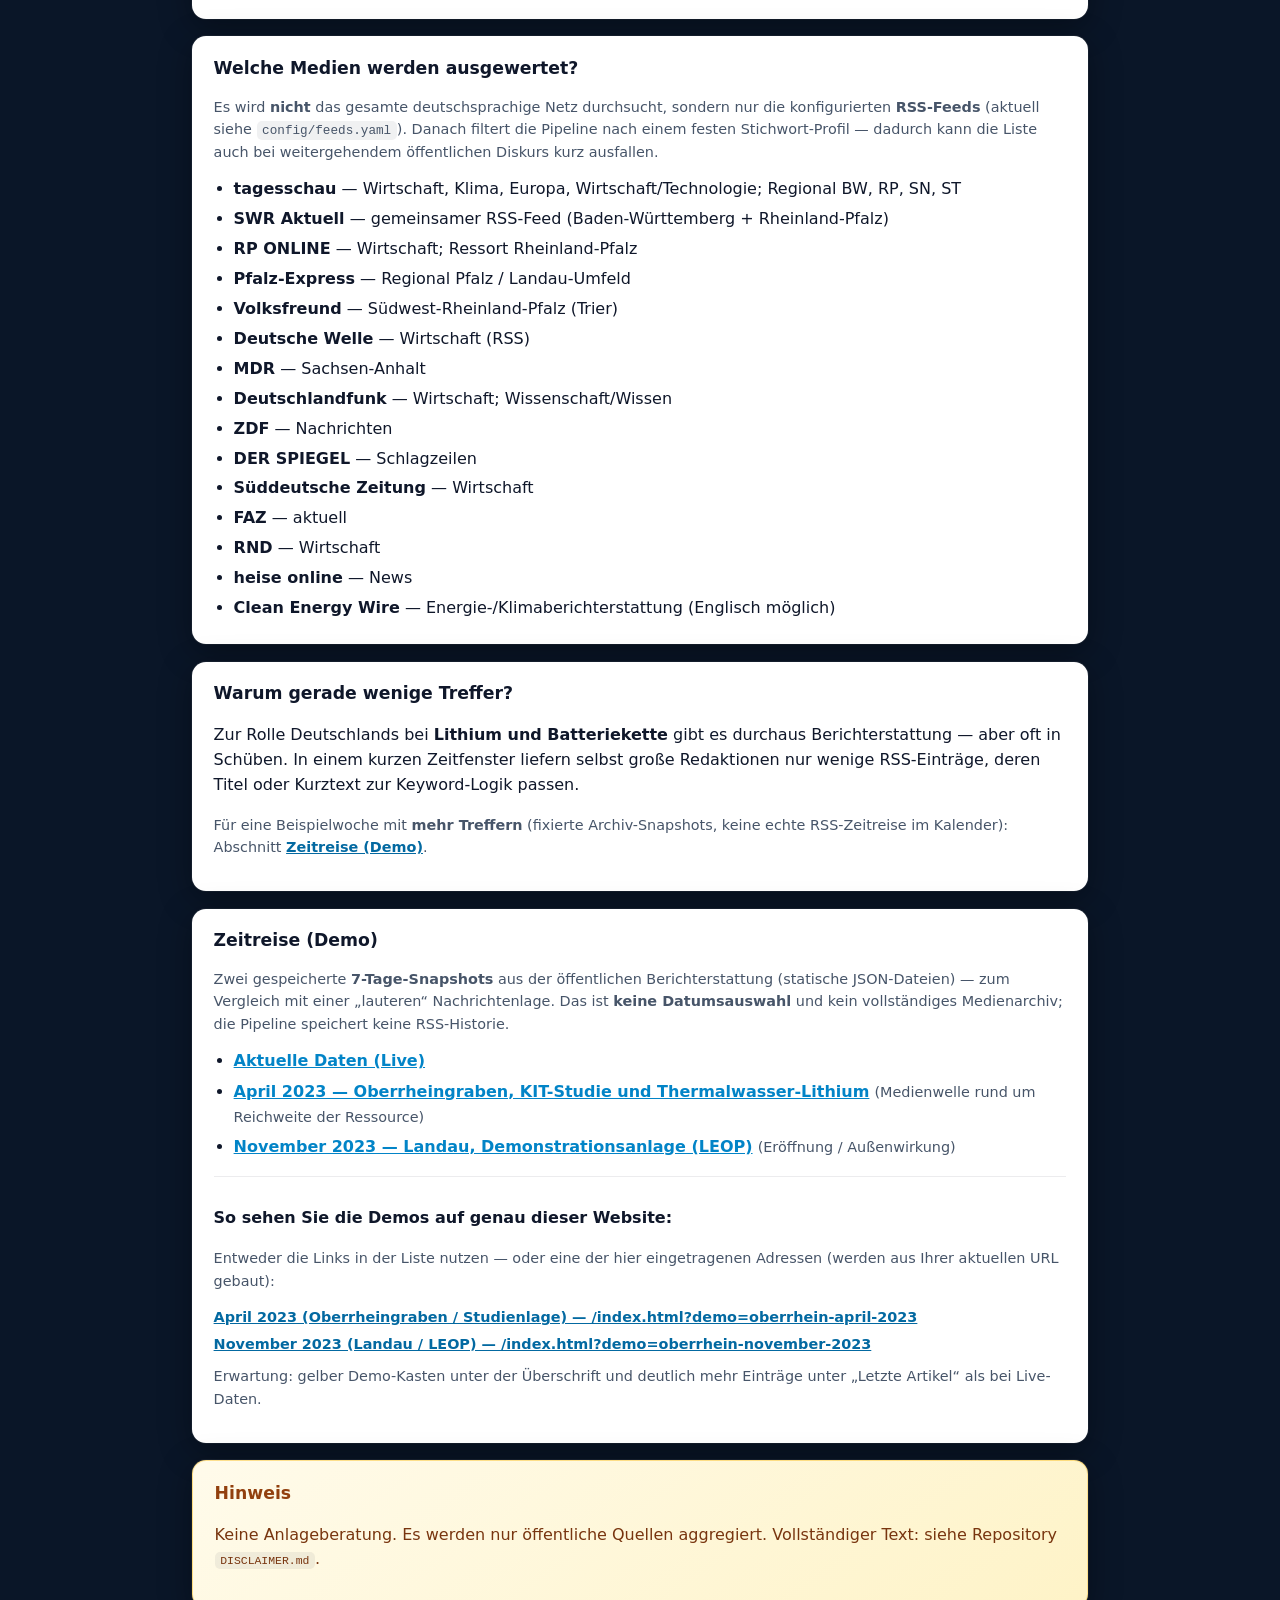
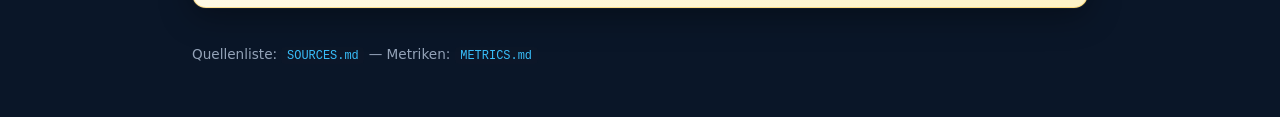
==== commit 4df13e3d: "deploy: 749b7ac781767dcb5a9ef17d03ea63eb68c7aa7e" ====
--- a/index.html
+++ b/index.html
@@ -25,14 +25,13 @@
       <h2>Diagramme — 7-Tage-Fenster</h2>
       <div class="context-blurb">
         <p>
-          <strong>2023</strong> hat sich die öffentliche Diskussion um <strong>Lithium im Thermalwasser des Oberrheingrabens</strong> spürbar verdichtet:
-          <strong>Forschungseinrichtungen</strong> — unter anderem das <strong>KIT in Karlsruhe</strong> (<strong>Baden-Württemberg</strong>) —
-          haben mit Auswertungen zur <strong>Sole</strong> darauf hingewiesen, dass die <strong>Lithiumgehalte</strong> höher ausfallen können als lange angenommen.
+          <strong>2023</strong> lag ein Schwerpunkt der Berichterstattung im <strong>Südwesten</strong>:
+          <strong>Lithium in Thermalsole des Oberrheingrabens</strong> — mit Einordnung u. a. durch das <strong>KIT</strong> in <strong>Karlsruhe</strong> (<strong>Baden-Württemberg</strong>) —
+          sowie Projekte und Debatten rund um <strong>Landau in der Pfalz</strong> (<strong>Rheinland-Pfalz</strong>, Landkreis <strong>Südliche Weinstraße</strong>) und Geothermie-Kontext.
         </p>
         <p>
-          Ein regionaler Schwerpunkt der Berichterstattung und Industrieprojekte liegt im <strong>Rheinland-Pfalz</strong> bei <strong>Landau in der Pfalz</strong>
-          (Landkreis <strong>Südliche Weinstraße</strong>), wo u. a. eine <strong>Demonstrationsanlage</strong> zur <strong>Lithiumgewinnung aus Tiefensole</strong> im Kontext von Geothermie diskutiert bzw. eröffnet wurde —
-          ergänzt durch den Ballungsraum <strong>Karlsruhe</strong> auf baden-württembergischer Seite des Grabens.
+          <strong>Ab 2025</strong> rückte zusätzlich die <strong>Altmark</strong> (überwiegend <strong>Sachsen-Anhalt</strong>, Brinen in bestehenden Erdgasstrukturen) mit <strong>Neptune Energy</strong> und <strong>Direktextraktion (DLE)</strong> stärker in die öffentliche Diskussion —
+          ein anderer Zeitstrahl und Ort als die Oberrhein-Welle <strong>2023</strong>, aber dasselbe Themengebiet: <strong>heimisches Lithium aus der Tiefe</strong>.
         </p>
       </div>
       <p class="chart-caption muted">Basierend auf <code>metrics_7d.json</code> nach Keyword-Filter.</p>
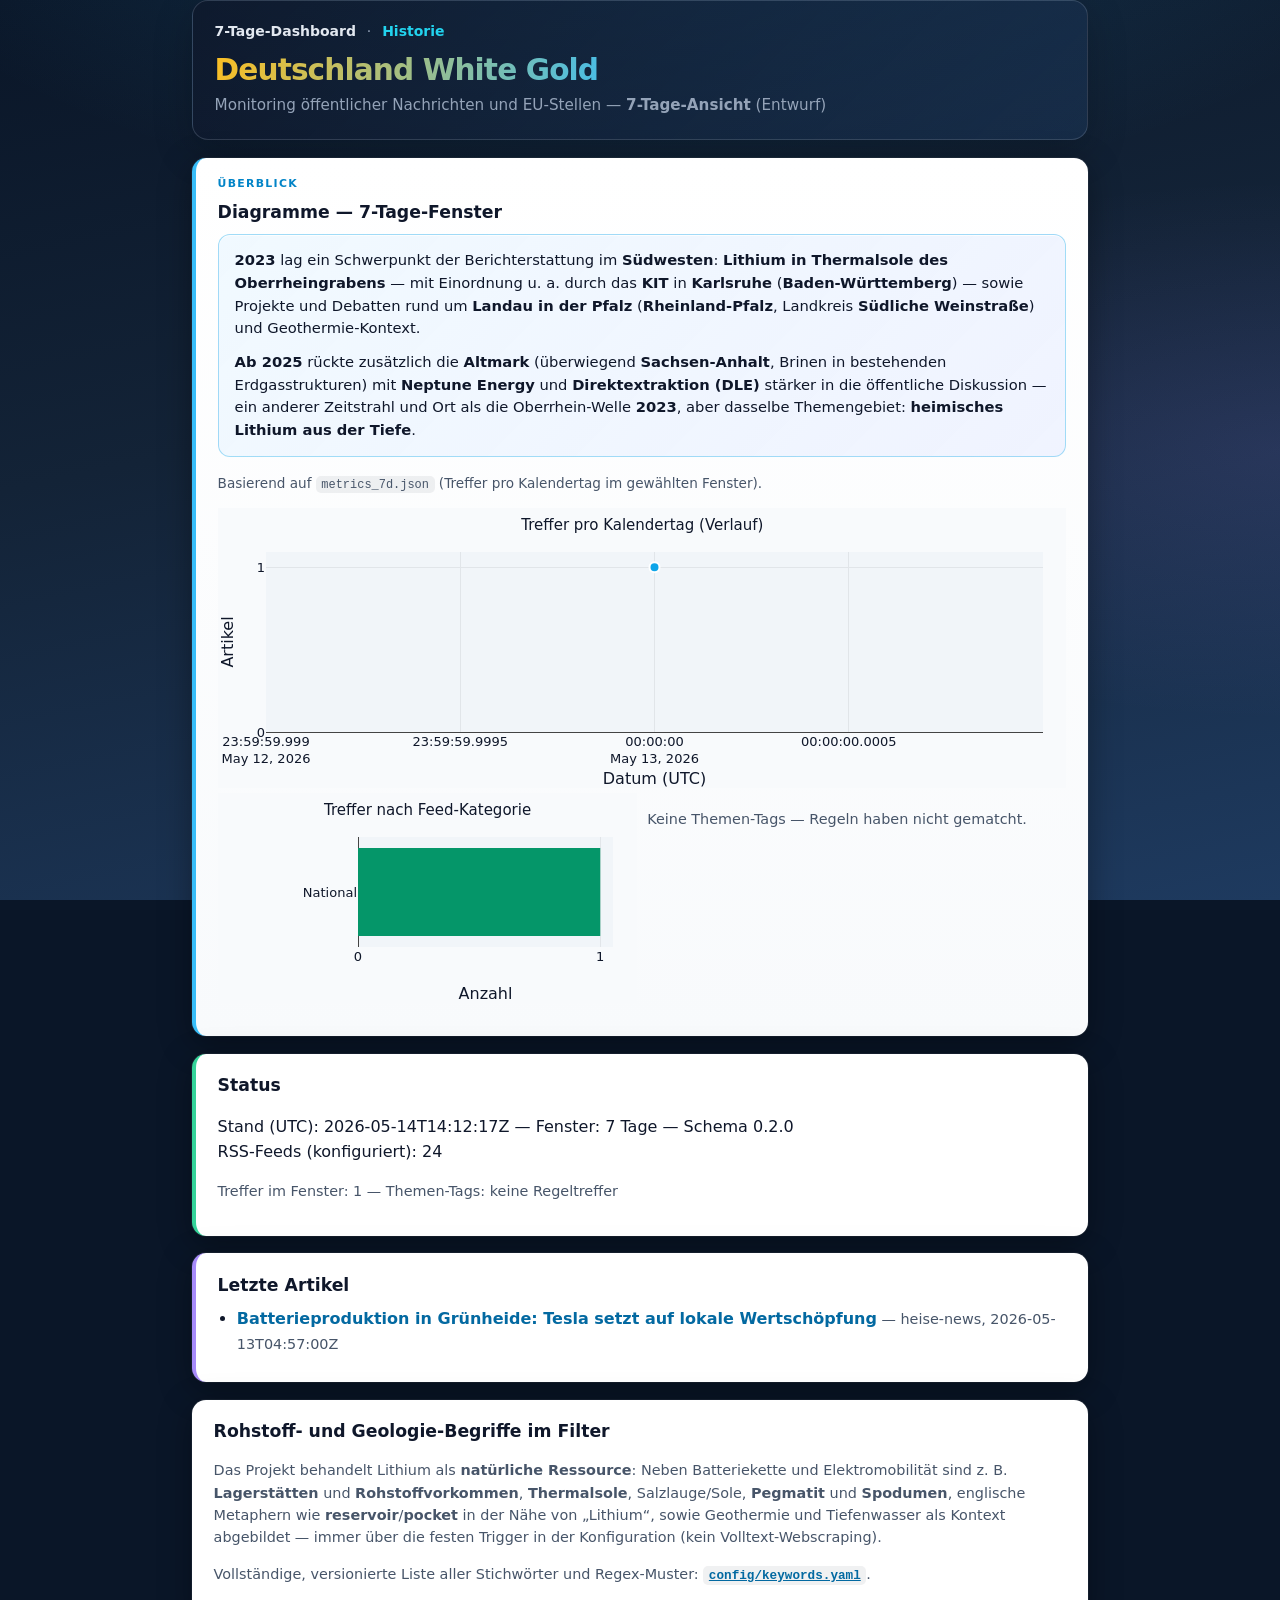
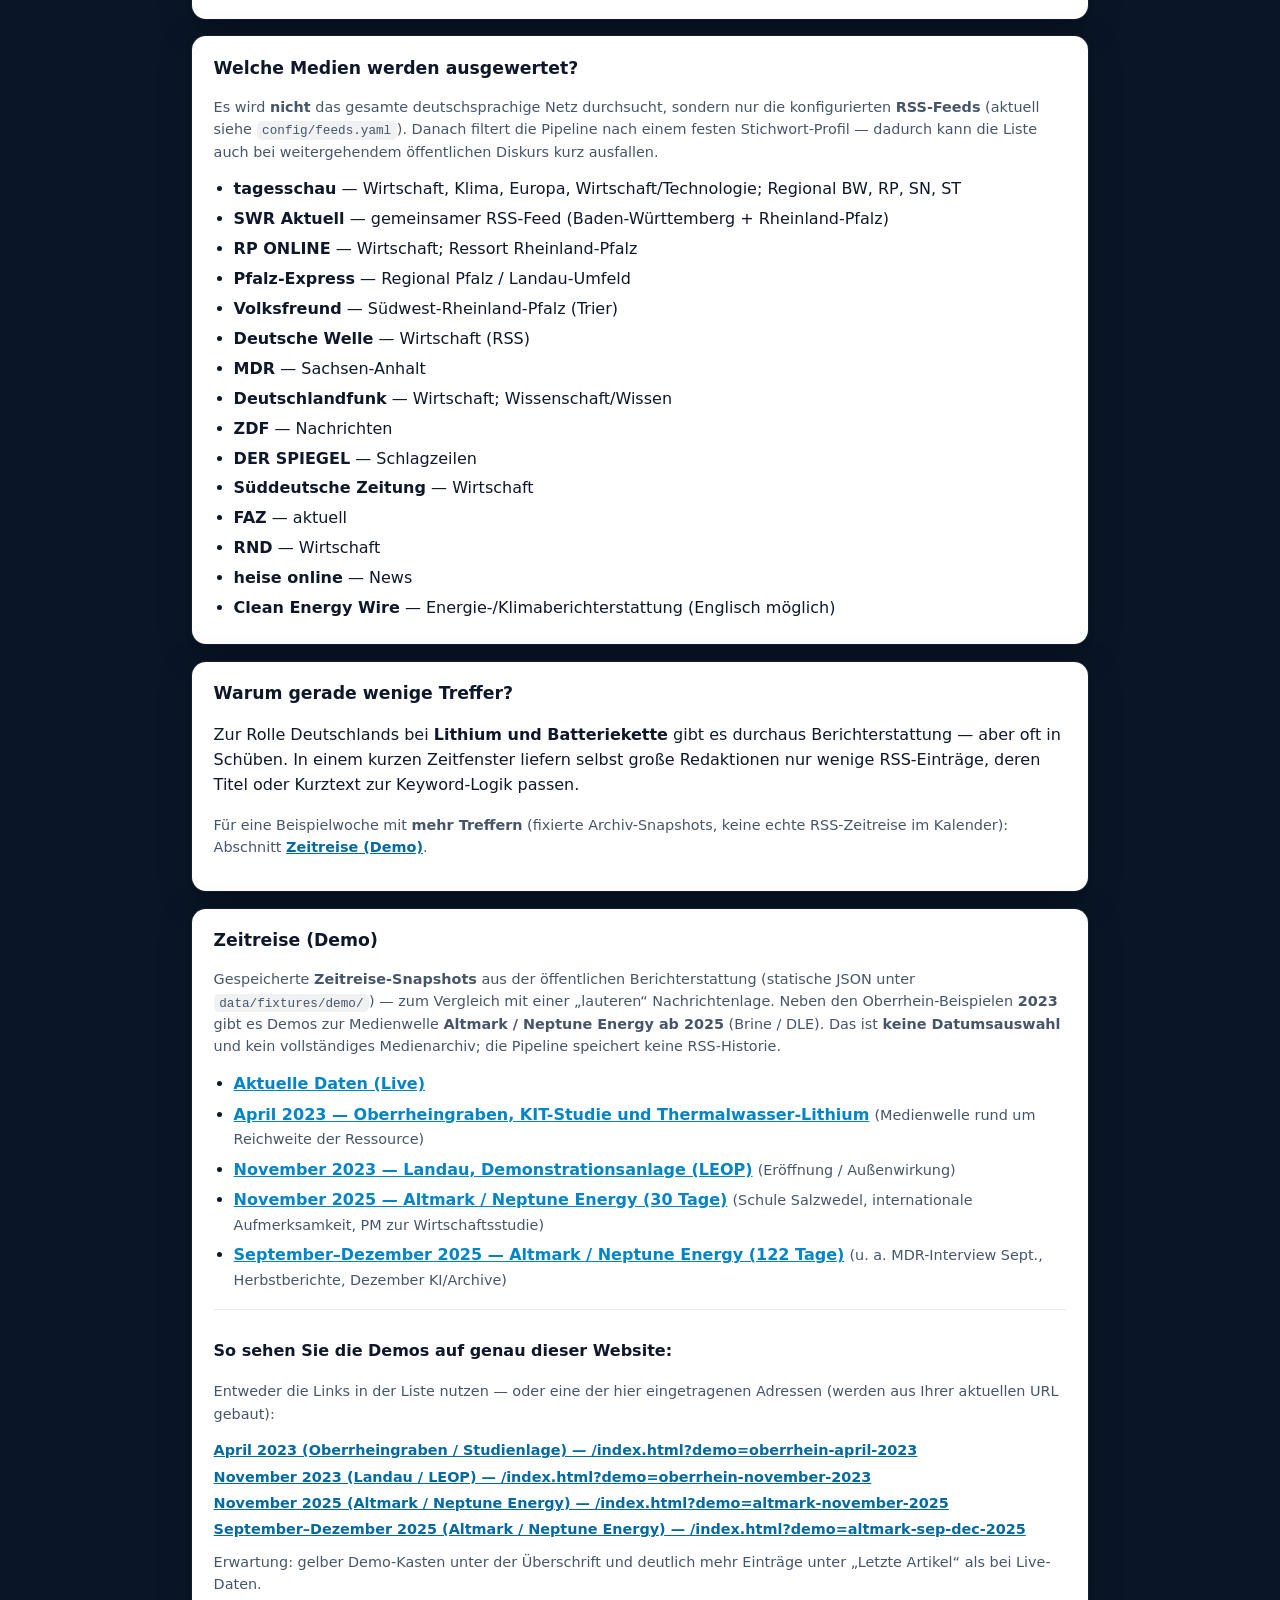
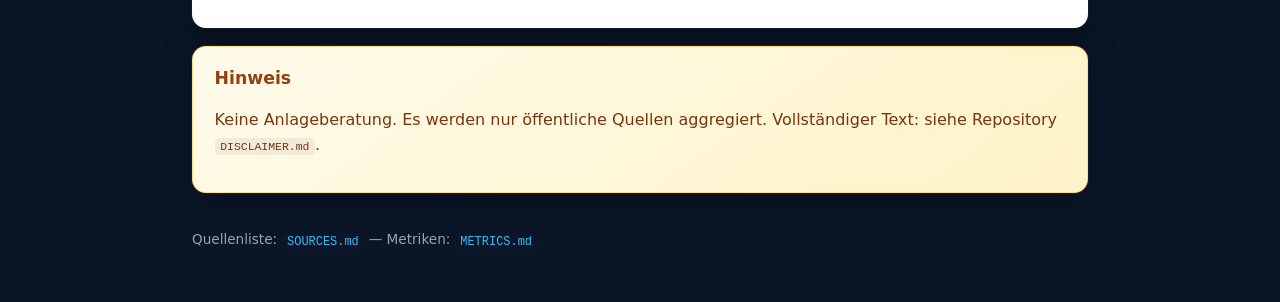
==== commit 628dab4d: "deploy: b40f6feeccd9bc69af52331e979f285eabbc55f7" ====
--- a/index.html
+++ b/index.html
@@ -22,7 +22,7 @@
   <main>
     <section class="card card--spotlight" id="charts-section">
       <div class="card__eyebrow">Überblick</div>
-      <h2>Diagramme — 7-Tage-Fenster</h2>
+      <h2 id="charts-heading">Diagramme — Zeitfenster</h2>
       <div class="context-blurb">
         <p>
           <strong>2023</strong> lag ein Schwerpunkt der Berichterstattung im <strong>Südwesten</strong>:
@@ -34,7 +34,7 @@
           ein anderer Zeitstrahl und Ort als die Oberrhein-Welle <strong>2023</strong>, aber dasselbe Themengebiet: <strong>heimisches Lithium aus der Tiefe</strong>.
         </p>
       </div>
-      <p class="chart-caption muted">Basierend auf <code>metrics_7d.json</code> nach Keyword-Filter.</p>
+      <p class="chart-caption muted">Basierend auf <code>metrics_7d.json</code> (Treffer pro Kalendertag im gewählten Fenster).</p>
       <div id="chart-volume" class="chart-wrap chart-wrap--hero" aria-label="Liniendiagramm Treffer pro Tag"></div>
       <div class="charts-row">
         <div class="charts-row__cell">
@@ -110,7 +110,8 @@
     <section class="card" id="demo-travel">
       <h2>Zeitreise (Demo)</h2>
       <p class="muted">
-        Zwei gespeicherte <strong>7-Tage-Snapshots</strong> aus der öffentlichen Berichterstattung (statische JSON-Dateien) — zum Vergleich mit einer „lauteren“ Nachrichtenlage.
+        Gespeicherte <strong>Zeitreise-Snapshots</strong> aus der öffentlichen Berichterstattung (statische JSON unter <code>data/fixtures/demo/</code>) — zum Vergleich mit einer „lauteren“ Nachrichtenlage.
+        Neben den Oberrhein-Beispielen <strong>2023</strong> gibt es Demos zur Medienwelle <strong>Altmark / Neptune Energy ab 2025</strong> (Brine / DLE).
         Das ist <strong>keine Datumsauswahl</strong> und kein vollständiges Medienarchiv; die Pipeline speichert keine RSS-Historie.
       </p>
       <ul class="demo-travel-list">
@@ -122,6 +123,14 @@
         <li>
           <a href="?demo=oberrhein-november-2023">November 2023 — Landau, Demonstrationsanlage (LEOP)</a>
           <span class="muted"> (Eröffnung / Außenwirkung)</span>
+        </li>
+        <li>
+          <a href="?demo=altmark-november-2025">November 2025 — Altmark / Neptune Energy (30 Tage)</a>
+          <span class="muted"> (Schule Salzwedel, internationale Aufmerksamkeit, PM zur Wirtschaftsstudie)</span>
+        </li>
+        <li>
+          <a href="?demo=altmark-sep-dec-2025">September–Dezember 2025 — Altmark / Neptune Energy (122 Tage)</a>
+          <span class="muted"> (u. a. MDR-Interview Sept., Herbstberichte, Dezember KI/Archive)</span>
         </li>
       </ul>
       <div class="zeitreise-url-box">
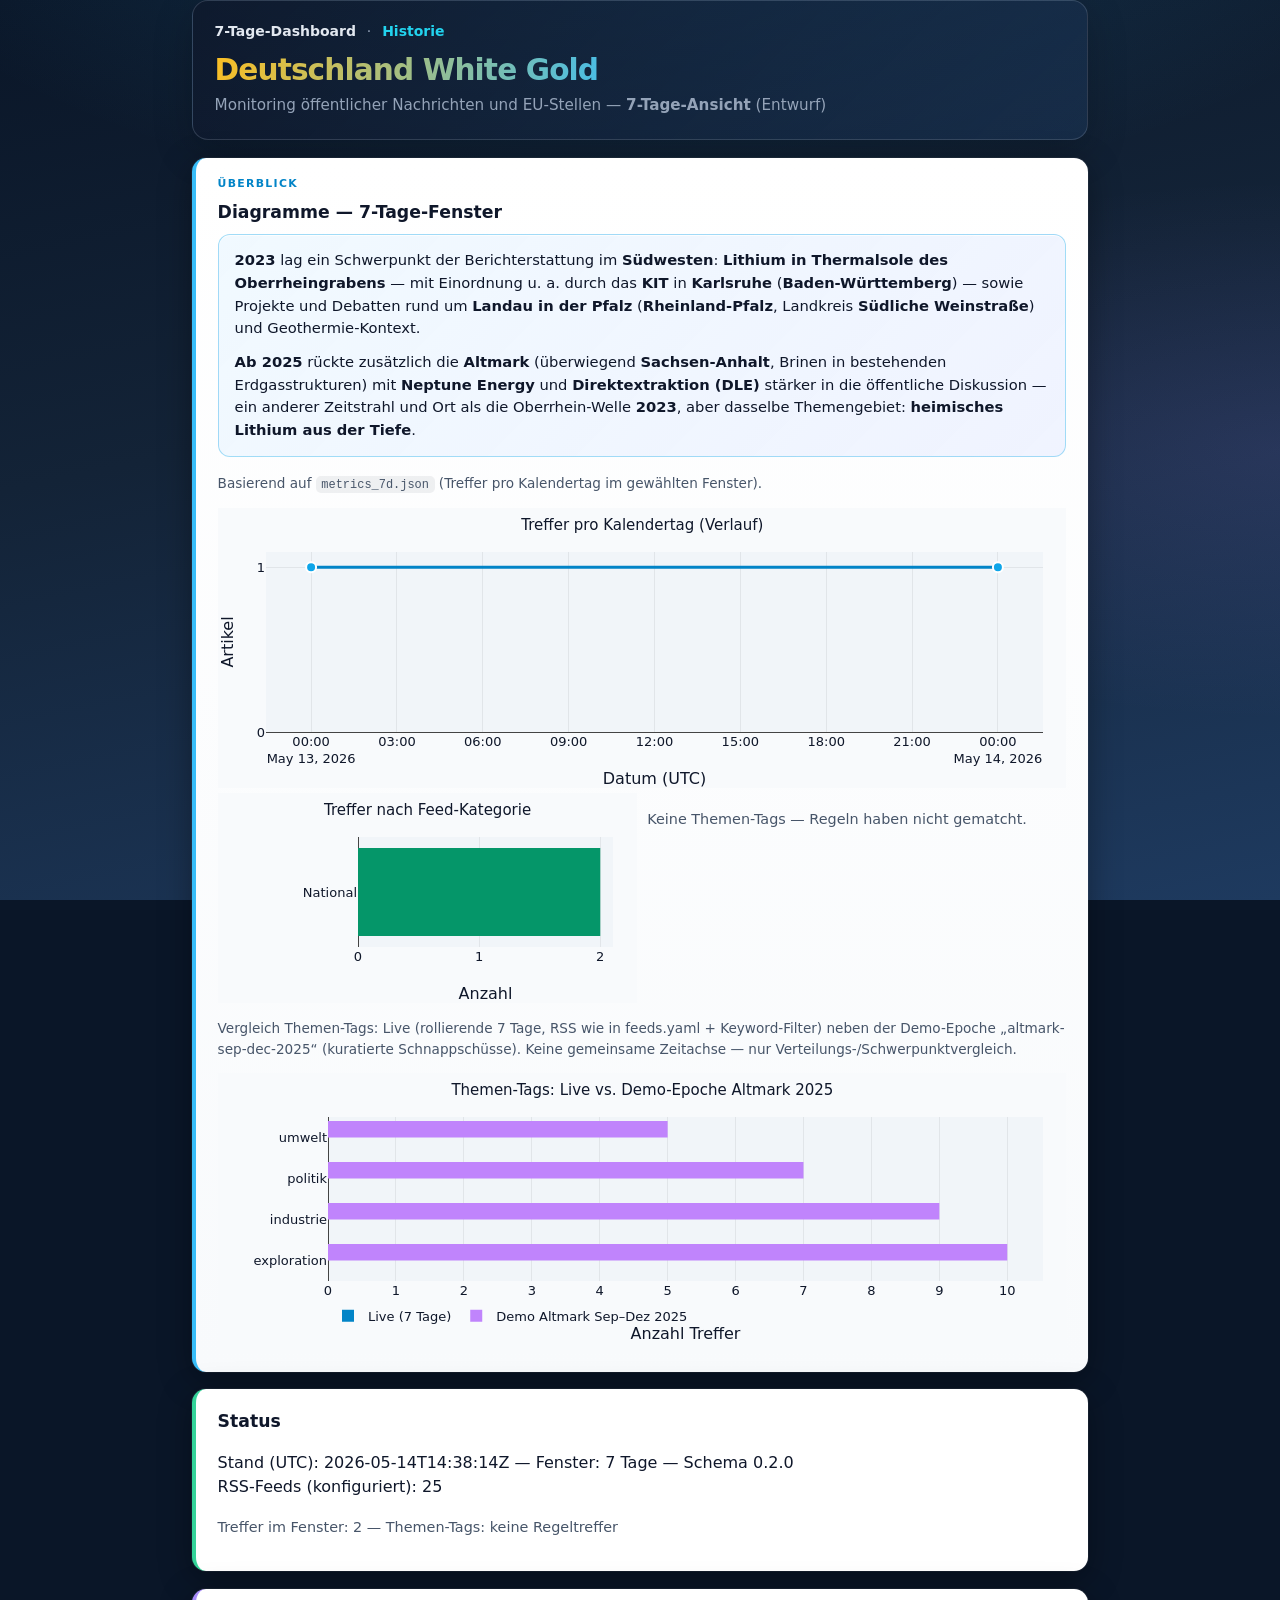
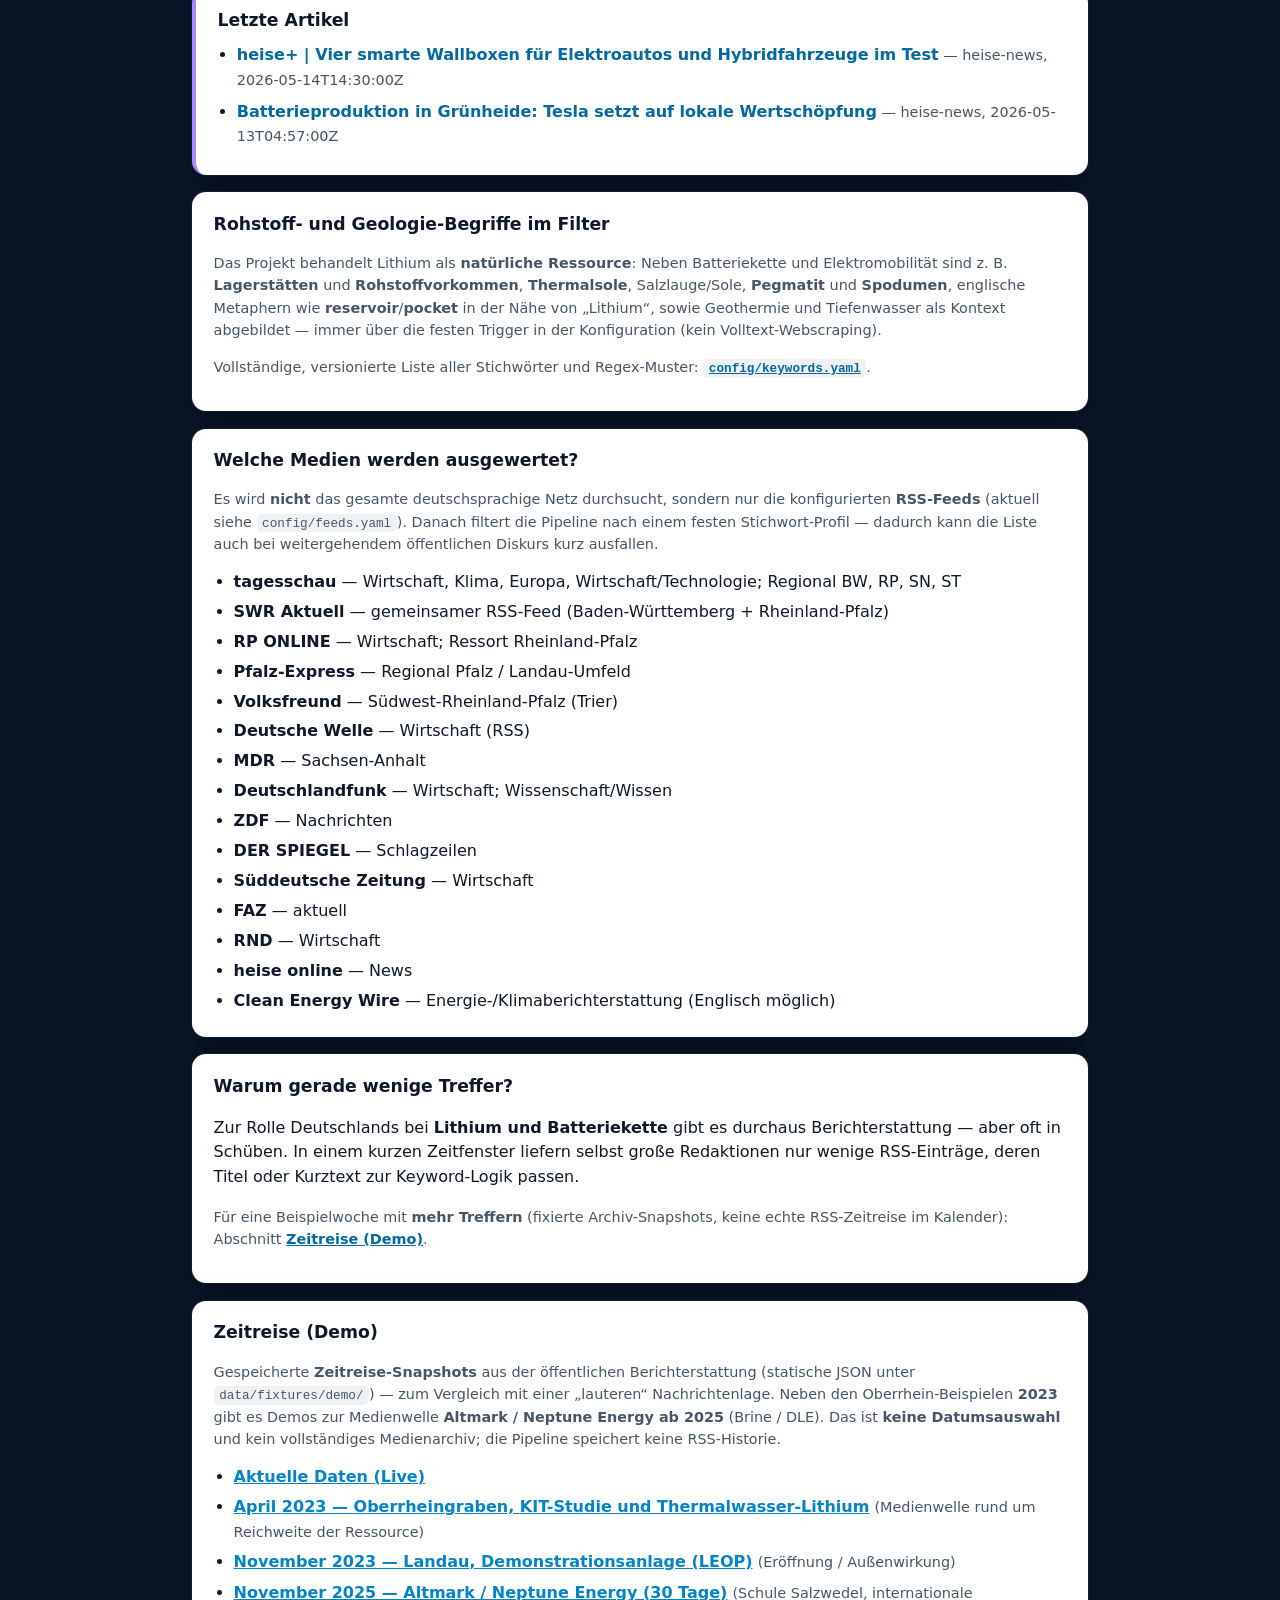
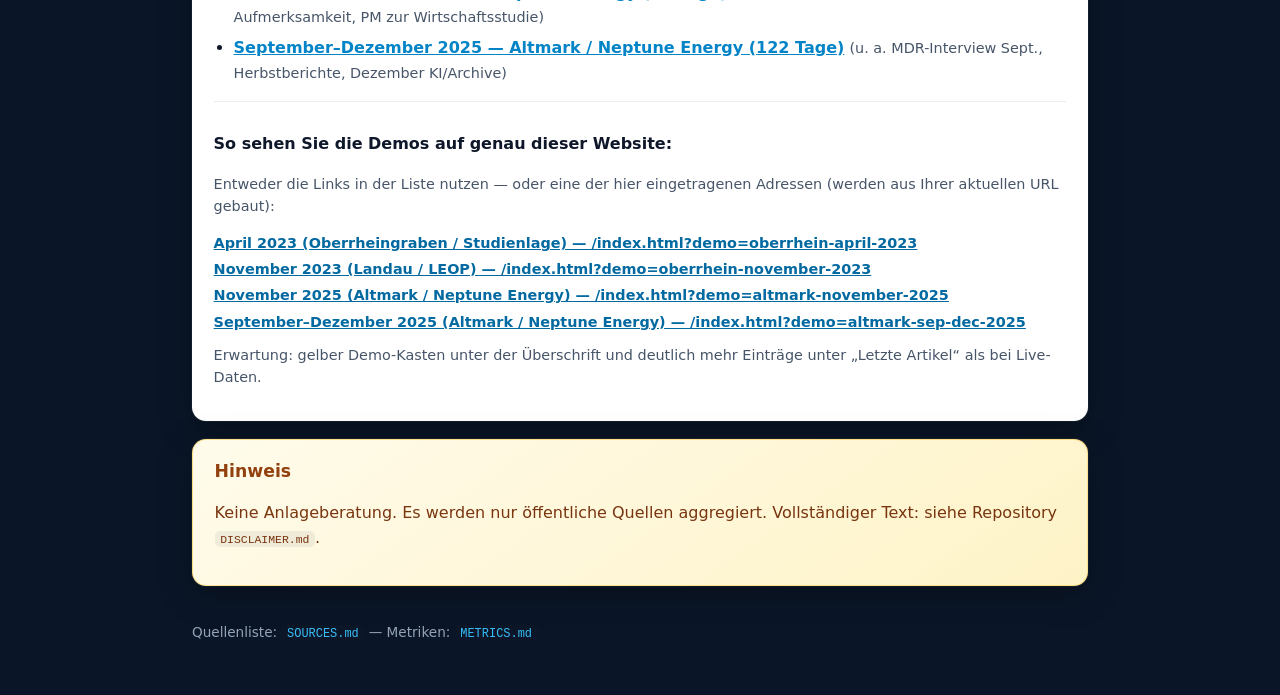
==== commit 2b817079: "deploy: bcd80c0b5cd74b92804fe6146cab64f1f3709429" ====
--- a/index.html
+++ b/index.html
@@ -44,6 +44,13 @@
           <div id="chart-tags" class="chart-wrap chart-wrap--compact" aria-label="Themen-Tags"></div>
         </div>
       </div>
+      <p id="chart-compare-caption" class="chart-caption muted" hidden></p>
+      <div
+        id="chart-compare-tags"
+        class="chart-wrap chart-wrap--hero"
+        hidden
+        aria-label="Vergleich Themen-Tags Live gegen Demo Altmark 2025"
+      ></div>
     </section>
 
     <section class="card card--status" id="status">
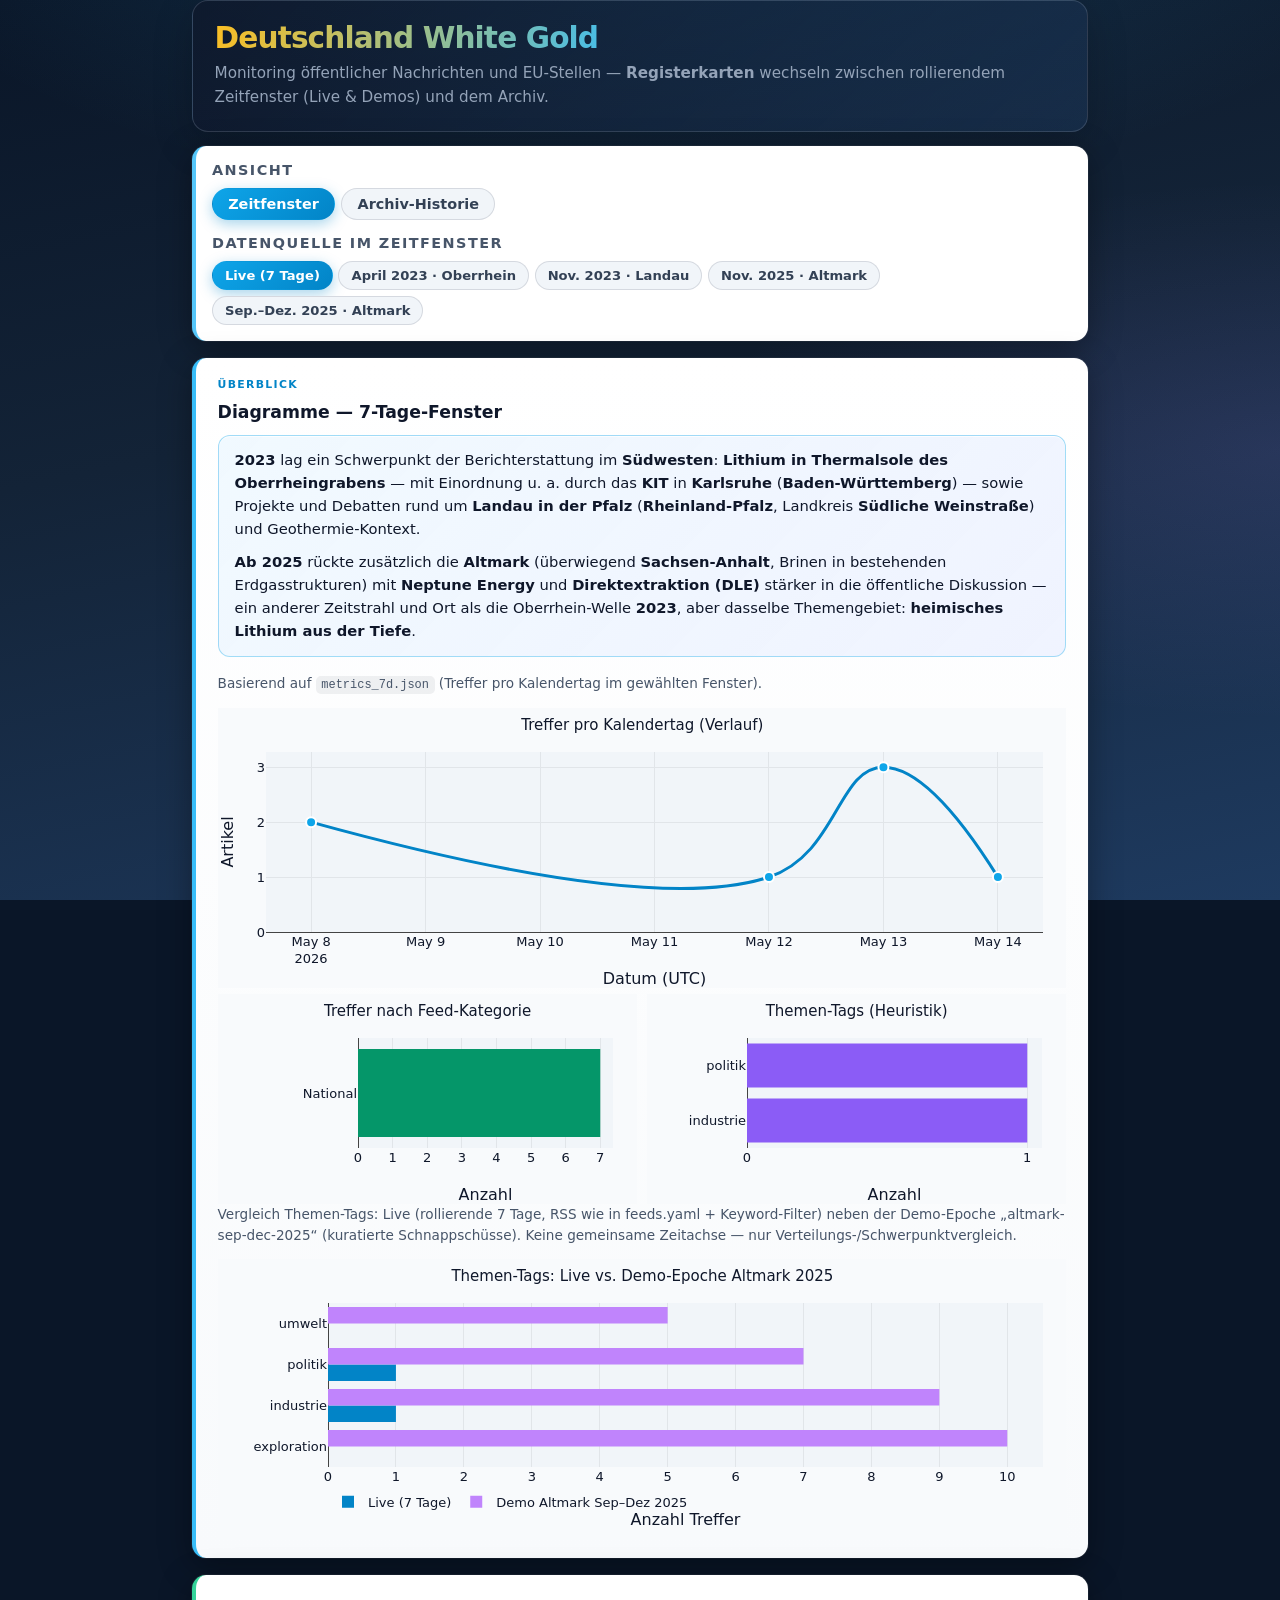
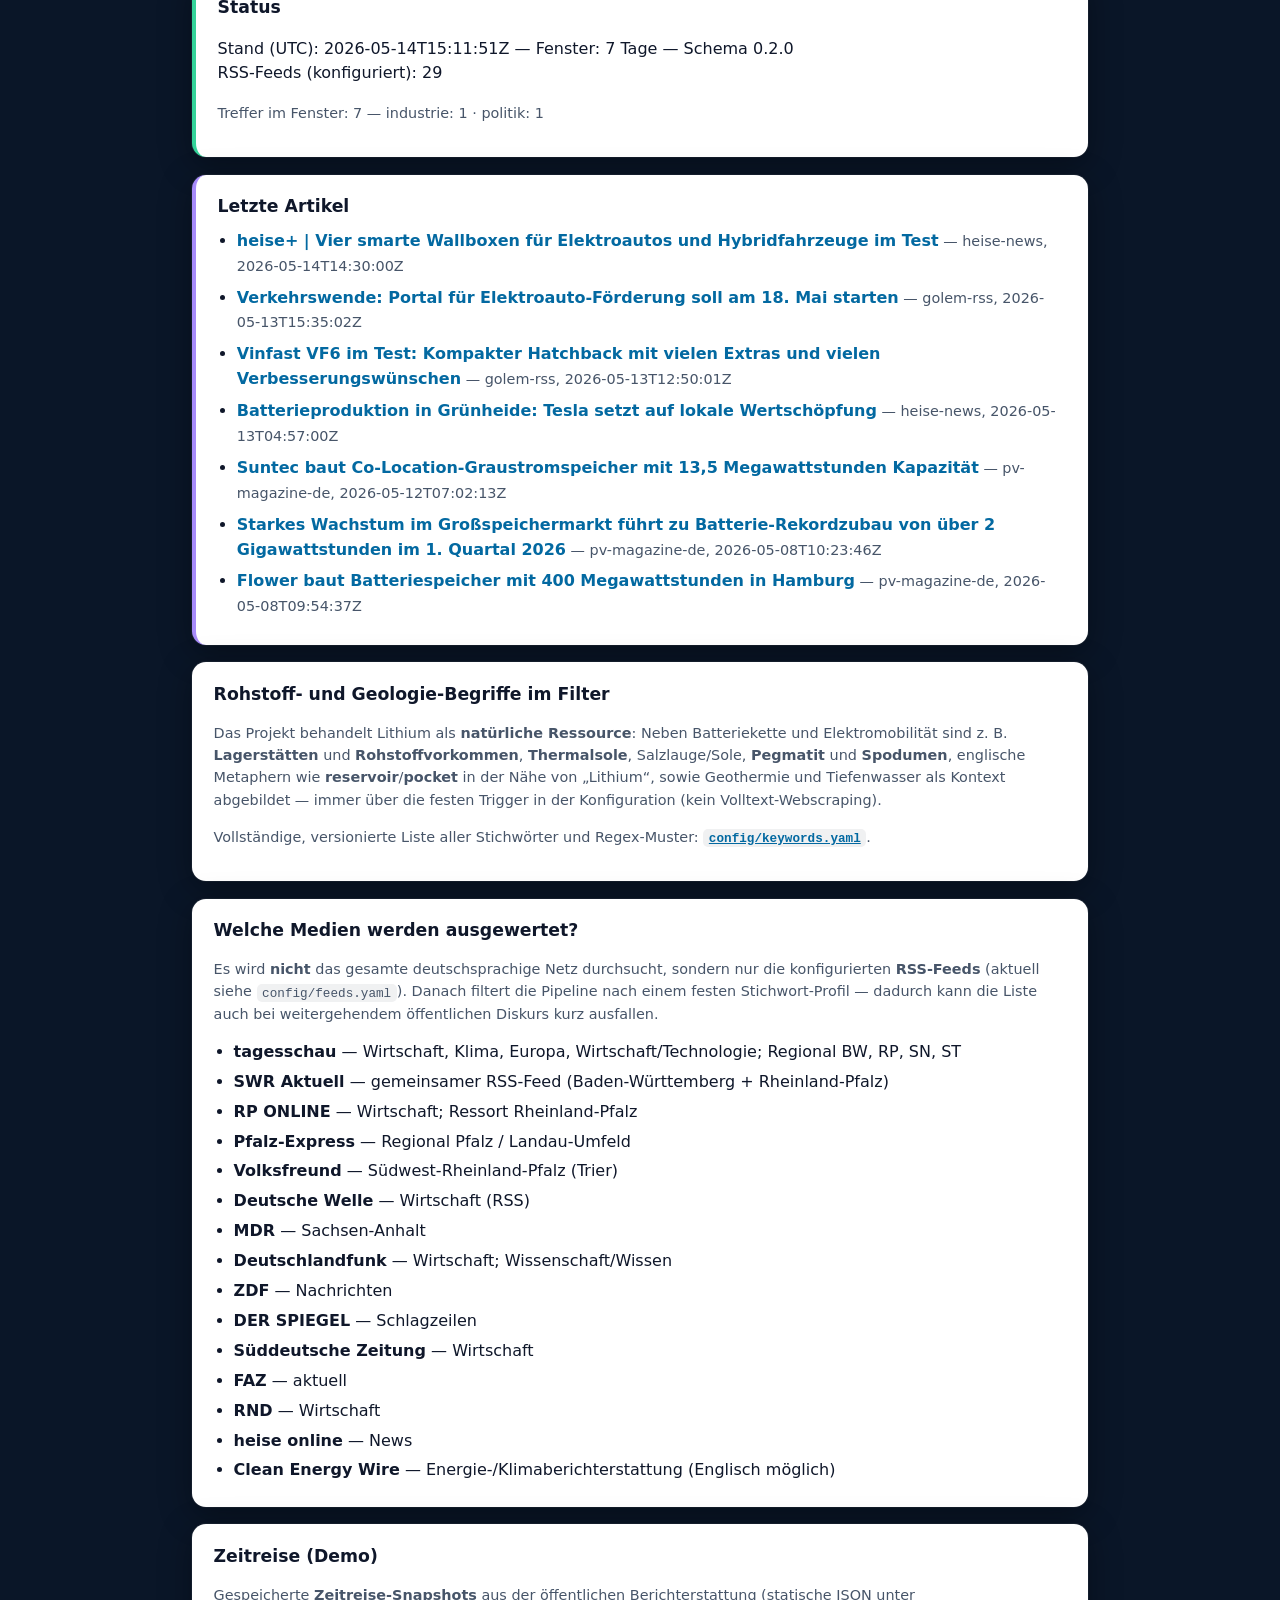
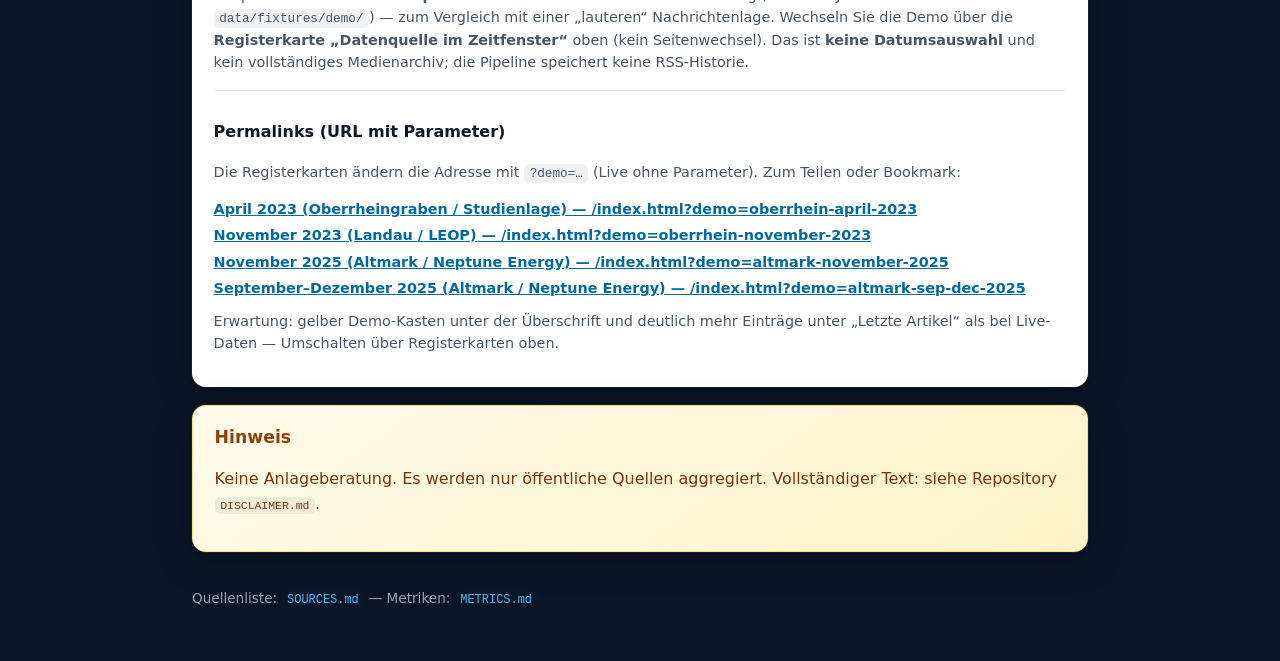
==== commit 8f6af615: "deploy: 4418ff6d6bec7ba0493bb2e173f55cf8422040e6" ====
--- a/index.html
+++ b/index.html
@@ -8,18 +8,46 @@
 </head>
 <body>
   <header class="page-header page-header--hero">
-    <nav class="site-nav" aria-label="Hauptnavigation">
-      <span class="site-nav__here">7-Tage-Dashboard</span>
-      <span class="site-nav__sep">·</span>
-      <a href="historie.html">Historie</a>
-    </nav>
     <h1>Deutschland White Gold</h1>
-    <p class="subtitle">Monitoring öffentlicher Nachrichten und EU-Stellen — <strong>7-Tage-Ansicht</strong> (Entwurf)</p>
+    <p class="subtitle">
+      Monitoring öffentlicher Nachrichten und EU-Stellen — <strong>Registerkarten</strong> wechseln zwischen rollierendem Zeitfenster (Live &amp; Demos) und dem Archiv.
+    </p>
   </header>
 
-  <div id="demo-banner" class="demo-banner" hidden></div>
-
   <main>
+    <div class="tab-bar-wrap card card--tab-bar">
+      <div class="tab-bar-label muted">Ansicht</div>
+      <div class="tab-bar tab-bar--primary" role="tablist" aria-label="Hauptansicht">
+        <button type="button" class="tab-bar__btn" role="tab" id="tab-primary-zeit" aria-selected="true" aria-controls="panel-zeitfenster">
+          Zeitfenster
+        </button>
+        <button type="button" class="tab-bar__btn" role="tab" id="tab-primary-archiv" aria-selected="false" aria-controls="panel-archiv">
+          Archiv-Historie
+        </button>
+      </div>
+      <div class="tab-bar-label muted tab-bar-label--sub" id="tab-bar-sub-label">Datenquelle im Zeitfenster</div>
+      <div class="tab-bar tab-bar--sub" id="tab-bar-sub" role="tablist" aria-label="Live oder Zeitreise-Demo">
+        <button type="button" class="tab-bar__btn tab-bar__btn--sub" role="tab" id="subtab-live" data-demo="" aria-selected="true">
+          Live (7 Tage)
+        </button>
+        <button type="button" class="tab-bar__btn tab-bar__btn--sub" role="tab" id="subtab-apr23" data-demo="oberrhein-april-2023" aria-selected="false">
+          April 2023 · Oberrhein
+        </button>
+        <button type="button" class="tab-bar__btn tab-bar__btn--sub" role="tab" id="subtab-nov23" data-demo="oberrhein-november-2023" aria-selected="false">
+          Nov. 2023 · Landau
+        </button>
+        <button type="button" class="tab-bar__btn tab-bar__btn--sub" role="tab" id="subtab-altnov25" data-demo="altmark-november-2025" aria-selected="false">
+          Nov. 2025 · Altmark
+        </button>
+        <button type="button" class="tab-bar__btn tab-bar__btn--sub" role="tab" id="subtab-altsepdec25" data-demo="altmark-sep-dec-2025" aria-selected="false">
+          Sep.–Dez. 2025 · Altmark
+        </button>
+      </div>
+    </div>
+
+    <div id="panel-zeitfenster" role="tabpanel" aria-labelledby="tab-primary-zeit">
+    <div id="demo-banner" class="demo-banner" hidden></div>
+
     <section class="card card--spotlight" id="charts-section">
       <div class="card__eyebrow">Überblick</div>
       <h2 id="charts-heading">Diagramme — Zeitfenster</h2>
@@ -110,7 +138,7 @@
         In einem kurzen Zeitfenster liefern selbst große Redaktionen nur wenige RSS-Einträge, deren Titel oder Kurztext zur Keyword-Logik passen.
       </p>
       <p class="muted">
-        Für eine Beispielwoche mit <strong>mehr Treffern</strong> (fixierte Archiv-Snapshots, keine echte RSS-Zeitreise im Kalender): Abschnitt <a href="#demo-travel">Zeitreise (Demo)</a>.
+        Für eine Beispielwoche mit <strong>mehr Treffern</strong> (fixierte Snapshots): eine <strong>Demo-Registerkarte</strong> unter „Datenquelle im Zeitfenster“ wählen oder Abschnitt <a href="#demo-travel">Zeitreise (Demo)</a>.
       </p>
     </section>
 
@@ -118,32 +146,13 @@
       <h2>Zeitreise (Demo)</h2>
       <p class="muted">
         Gespeicherte <strong>Zeitreise-Snapshots</strong> aus der öffentlichen Berichterstattung (statische JSON unter <code>data/fixtures/demo/</code>) — zum Vergleich mit einer „lauteren“ Nachrichtenlage.
-        Neben den Oberrhein-Beispielen <strong>2023</strong> gibt es Demos zur Medienwelle <strong>Altmark / Neptune Energy ab 2025</strong> (Brine / DLE).
+        Wechseln Sie die Demo über die <strong>Registerkarte „Datenquelle im Zeitfenster“</strong> oben (kein Seitenwechsel).
         Das ist <strong>keine Datumsauswahl</strong> und kein vollständiges Medienarchiv; die Pipeline speichert keine RSS-Historie.
       </p>
-      <ul class="demo-travel-list">
-        <li><a href="./">Aktuelle Daten (Live)</a></li>
-        <li>
-          <a href="?demo=oberrhein-april-2023">April 2023 — Oberrheingraben, KIT-Studie und Thermalwasser-Lithium</a>
-          <span class="muted"> (Medienwelle rund um Reichweite der Ressource)</span>
-        </li>
-        <li>
-          <a href="?demo=oberrhein-november-2023">November 2023 — Landau, Demonstrationsanlage (LEOP)</a>
-          <span class="muted"> (Eröffnung / Außenwirkung)</span>
-        </li>
-        <li>
-          <a href="?demo=altmark-november-2025">November 2025 — Altmark / Neptune Energy (30 Tage)</a>
-          <span class="muted"> (Schule Salzwedel, internationale Aufmerksamkeit, PM zur Wirtschaftsstudie)</span>
-        </li>
-        <li>
-          <a href="?demo=altmark-sep-dec-2025">September–Dezember 2025 — Altmark / Neptune Energy (122 Tage)</a>
-          <span class="muted"> (u. a. MDR-Interview Sept., Herbstberichte, Dezember KI/Archive)</span>
-        </li>
-      </ul>
       <div class="zeitreise-url-box">
-        <p><strong>So sehen Sie die Demos auf genau dieser Website:</strong></p>
+        <p><strong>Permalinks (URL mit Parameter)</strong></p>
         <p class="muted">
-          Entweder die Links in der Liste nutzen — oder eine der hier eingetragenen Adressen (werden aus Ihrer aktuellen URL gebaut):
+          Die Registerkarten ändern die Adresse mit <code>?demo=…</code> (Live ohne Parameter). Zum Teilen oder Bookmark:
         </p>
         <div id="zeitreise-example-links" class="muted"></div>
       </div>
@@ -156,6 +165,38 @@
         Vollständiger Text: siehe Repository <code>DISCLAIMER.md</code>.
       </p>
     </section>
+    </div>
+
+    <div id="panel-archiv" role="tabpanel" aria-labelledby="tab-primary-archiv" hidden>
+      <section class="card card--spotlight" id="historie-charts">
+        <div class="card__eyebrow">Archiv</div>
+        <h2>Treffer nach Monat</h2>
+        <p class="chart-caption muted">Basierend auf <code>data/archive/summary.json</code> (<code>articles_per_month</code>).</p>
+        <div id="chart-archive-months" class="chart-wrap chart-wrap--hero" aria-label="Liniendiagramm Archiv Treffer pro Monat"></div>
+      </section>
+
+      <section class="card card--status">
+        <h2>Status Archiv</h2>
+        <p id="historie-meta">Lade Daten …</p>
+        <p class="muted">
+          Partitionen: <code>data/archive/months/YYYY-MM.json</code> im Repository — für Pages wird <code>summary.json</code> für diese Ansicht genutzt.
+        </p>
+      </section>
+
+      <section class="card card--articles">
+        <h2>Neueste Archiv-Artikel</h2>
+        <p class="muted">Bis zu 400 Einträge aus dem Archiv (Teilmenge der Gesamtdaten).</p>
+        <ul id="historie-article-list" class="article-list"></ul>
+      </section>
+
+      <section class="card card--disclaimer" id="disclaimer-archiv">
+        <h2>Hinweis</h2>
+        <p>
+          Keine Anlageberatung. Es werden nur öffentliche Quellen aggregiert.
+          Vollständiger Text: siehe Repository <code>DISCLAIMER.md</code>.
+        </p>
+      </section>
+    </div>
   </main>
 
   <footer class="page-footer">
--- a/styles.css
+++ b/styles.css
@@ -215,6 +215,91 @@
   background: linear-gradient(180deg, #ffffff 0%, #f8fafc 100%);
 }
 
+.card--tab-bar {
+  margin-top: 0.85rem;
+  padding: 0.85rem 1rem 1rem;
+  border-left: 4px solid rgba(56, 189, 248, 0.85);
+}
+
+.tab-bar-label {
+  font-size: 0.72rem;
+  font-weight: 700;
+  letter-spacing: 0.1em;
+  text-transform: uppercase;
+  margin-bottom: 0.4rem;
+  color: var(--text-muted-card);
+}
+
+.tab-bar-label--sub {
+  margin-top: 0.75rem;
+}
+
+.tab-bar {
+  display: flex;
+  flex-wrap: wrap;
+  gap: 0.4rem;
+}
+
+.tab-bar--sub {
+  gap: 0.35rem;
+}
+
+.tab-bar__btn {
+  appearance: none;
+  font-family: inherit;
+  font-size: 0.9rem;
+  font-weight: 600;
+  cursor: pointer;
+  border-radius: 999px;
+  padding: 0.45rem 0.95rem;
+  border: 1px solid rgba(15, 23, 42, 0.12);
+  background: #f1f5f9;
+  color: #334155;
+  transition: background 0.15s ease, border-color 0.15s ease, box-shadow 0.15s ease;
+}
+
+.tab-bar__btn:hover {
+  background: #e2e8f0;
+  border-color: rgba(14, 165, 233, 0.35);
+}
+
+.tab-bar__btn[aria-selected="true"] {
+  background: linear-gradient(135deg, #0ea5e9, #0284c7);
+  color: #fff;
+  border-color: transparent;
+  box-shadow: 0 4px 14px rgba(2, 132, 199, 0.35);
+}
+
+.tab-bar__btn--sub {
+  font-size: 0.82rem;
+  padding: 0.38rem 0.75rem;
+}
+
+.tab-bar__btn:focus-visible {
+  outline: 2px solid var(--accent-sky);
+  outline-offset: 2px;
+}
+
+.demo-banner__to-live {
+  display: inline;
+  margin: 0;
+  margin-left: 0.35rem;
+  padding: 0;
+  border: none;
+  background: none;
+  color: #b45309;
+  font-weight: 700;
+  font-size: inherit;
+  font-family: inherit;
+  cursor: pointer;
+  text-decoration: underline;
+  text-underline-offset: 2px;
+}
+
+.demo-banner__to-live:hover {
+  color: #92400e;
+}
+
 .card--status {
   border-left: 4px solid var(--accent-emerald);
 }
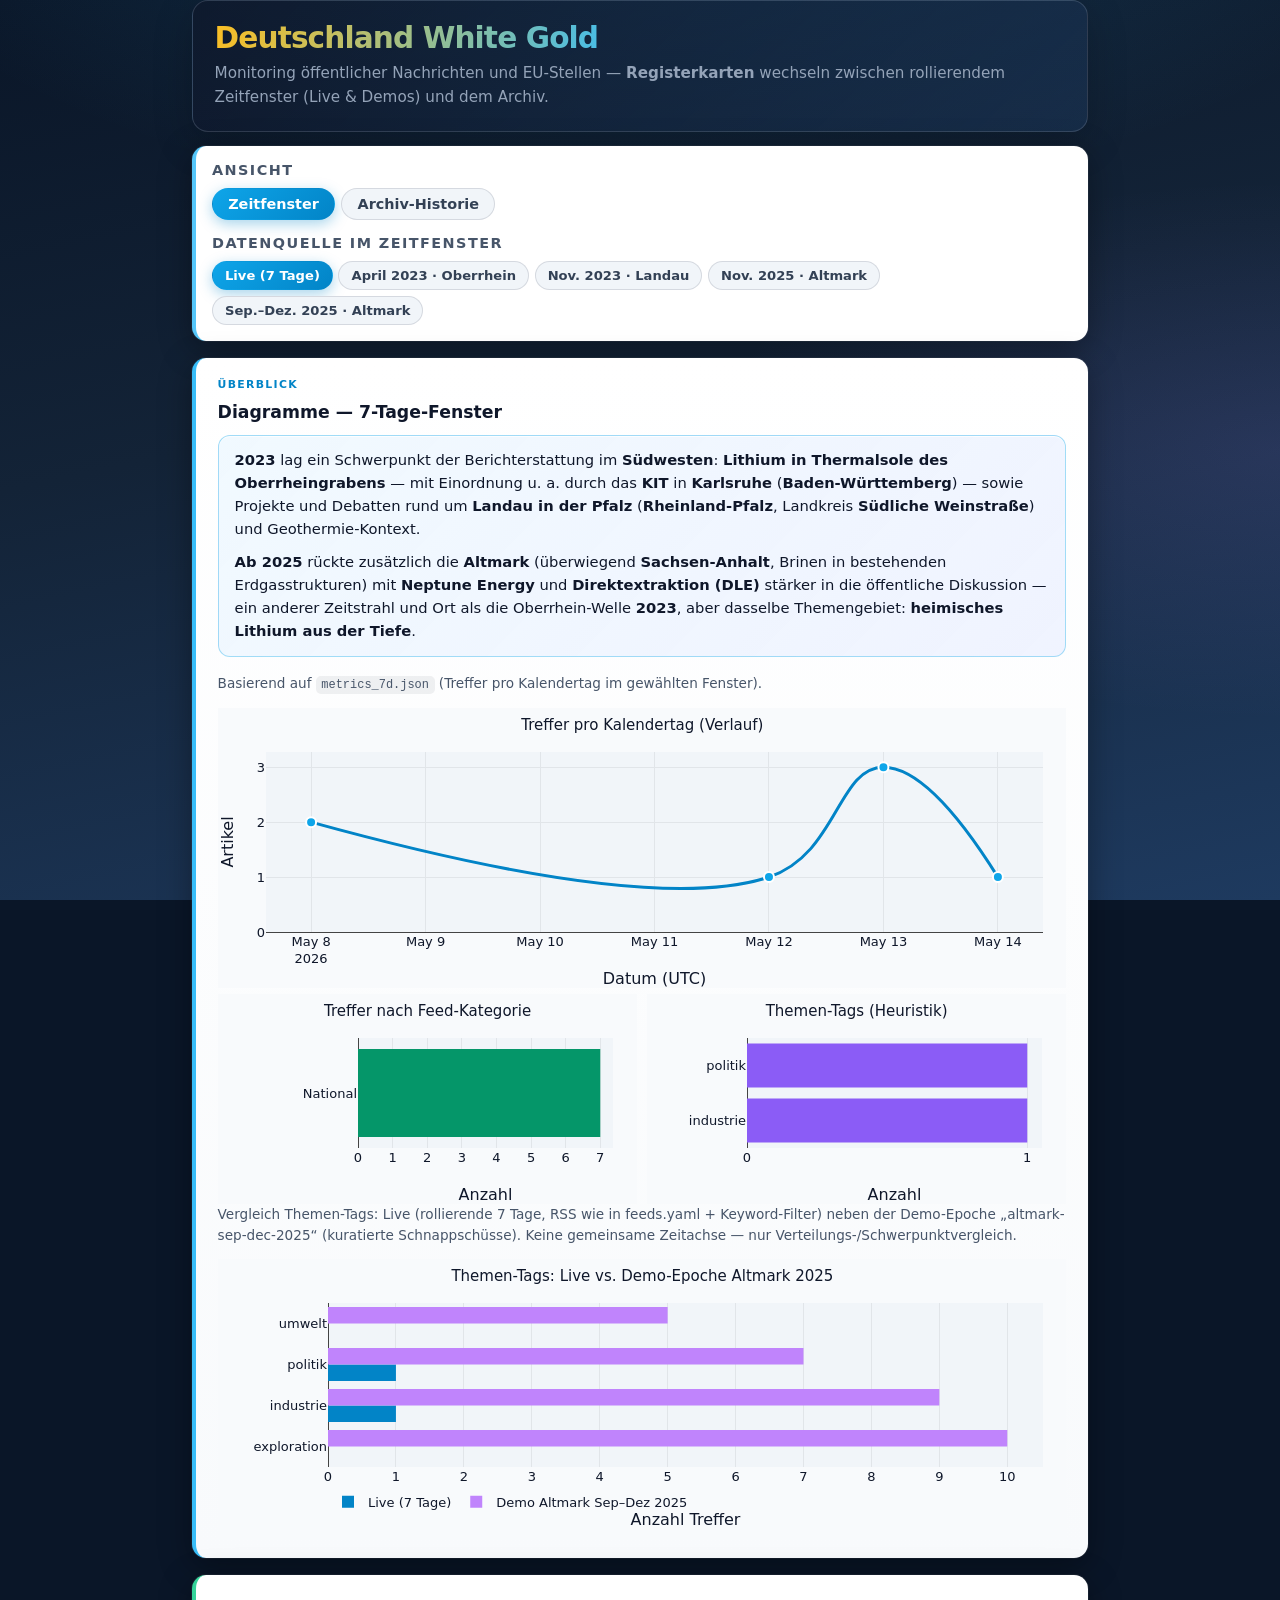
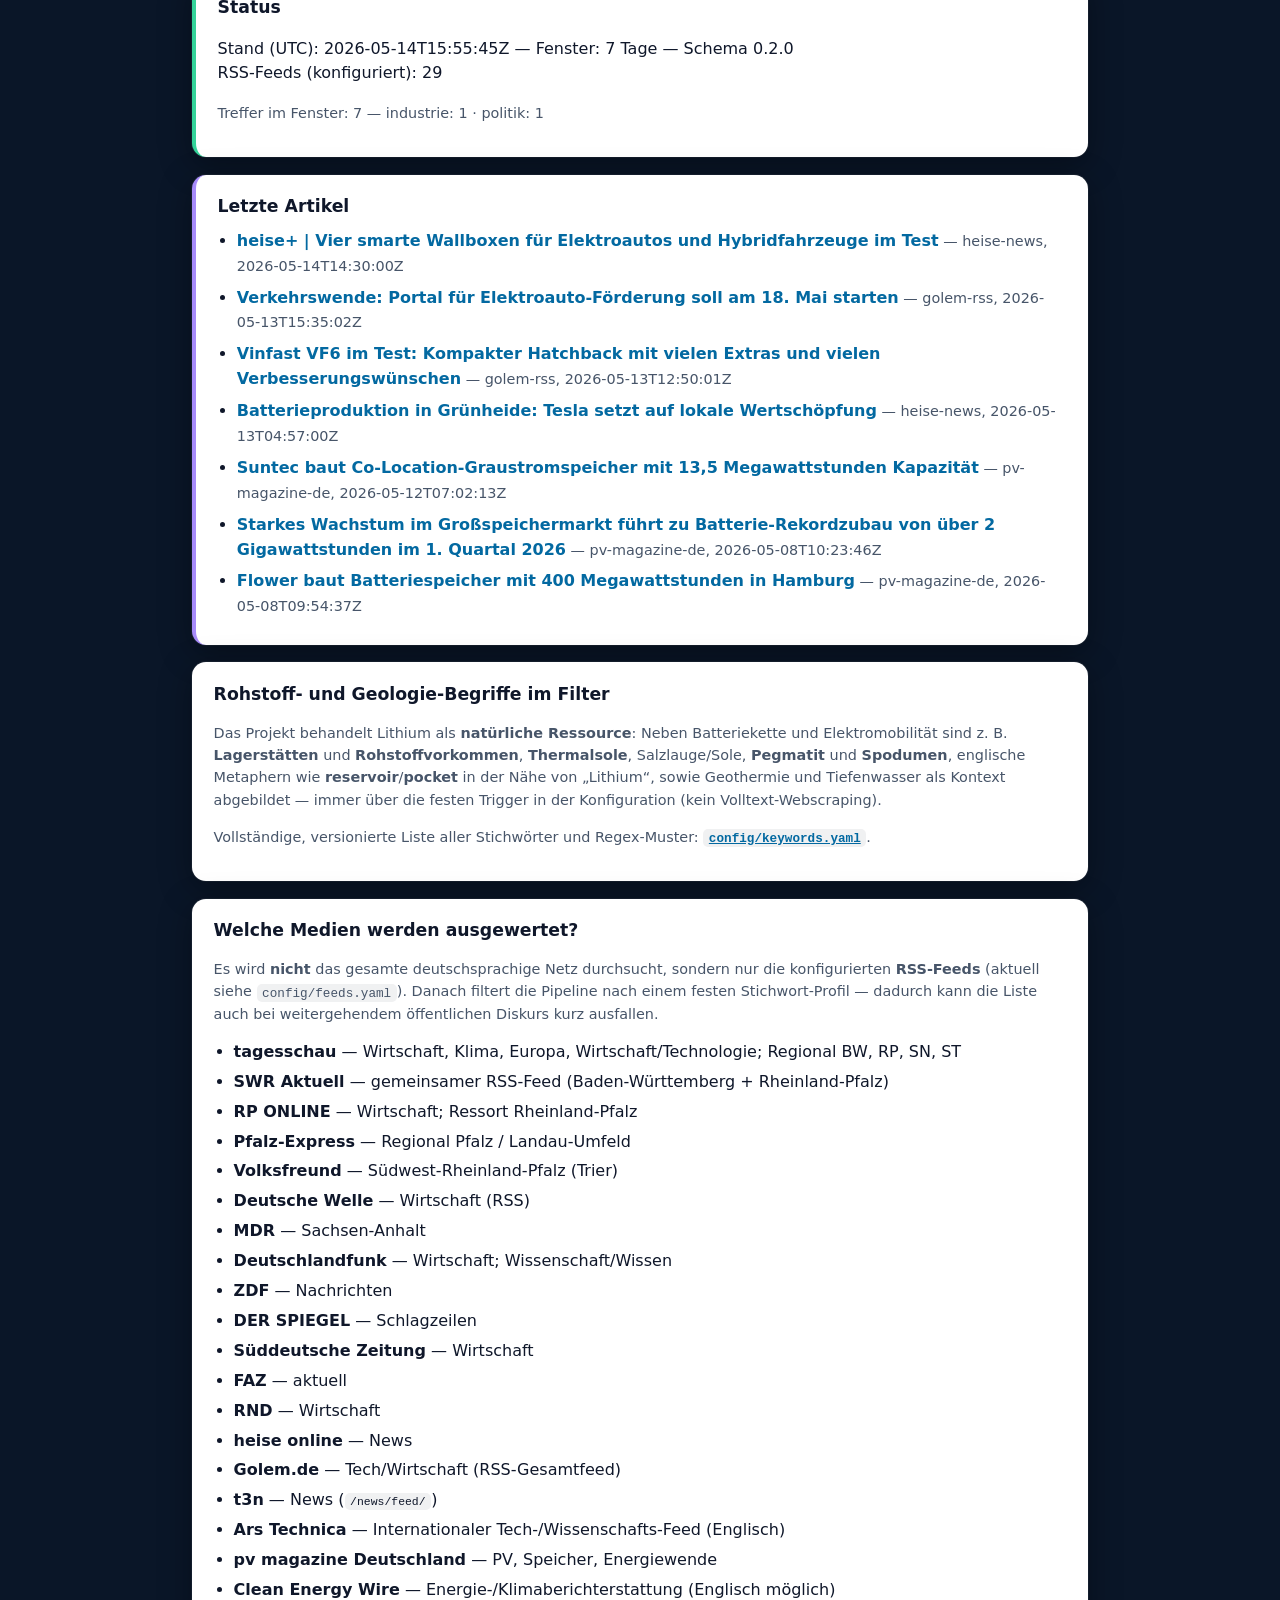
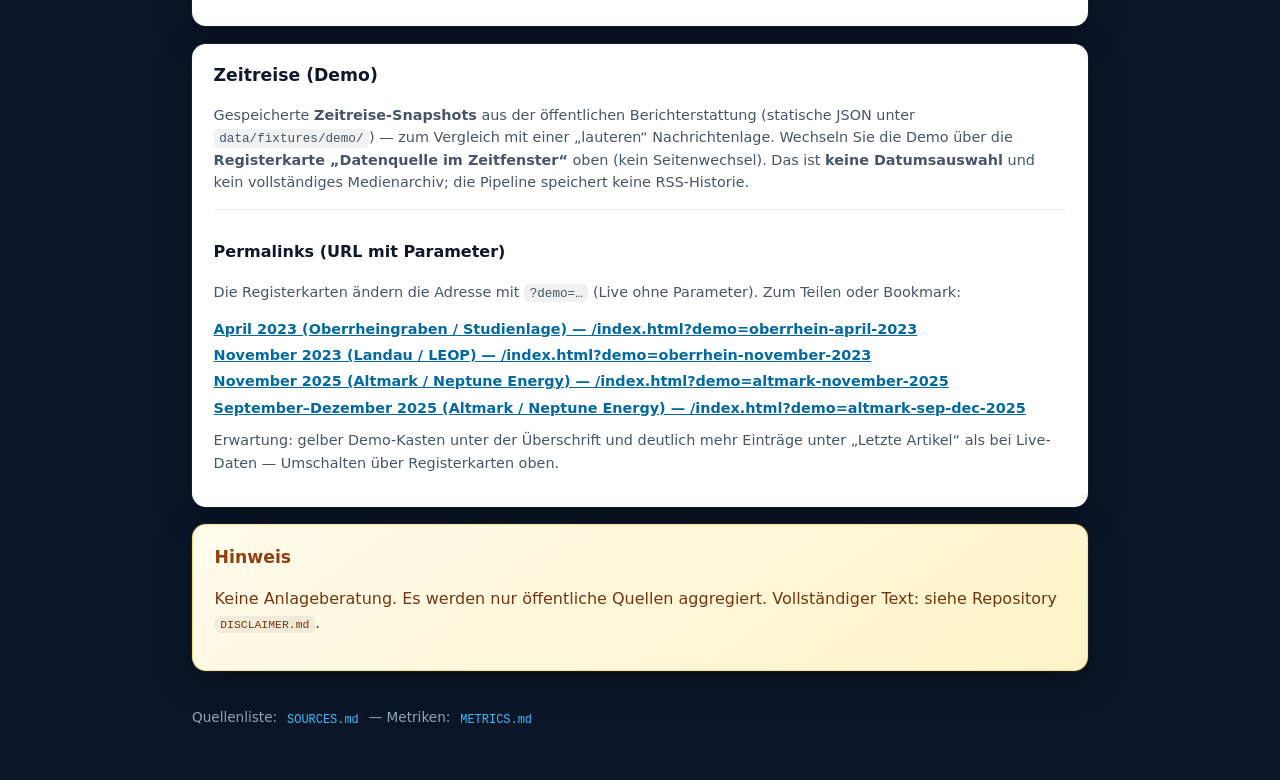
==== commit efb38347: "deploy: decee7d2994e0df1725601c779ecfc516b63be95" ====
--- a/index.html
+++ b/index.html
@@ -127,6 +127,10 @@
         <li><strong>FAZ</strong> — aktuell</li>
         <li><strong>RND</strong> — Wirtschaft</li>
         <li><strong>heise online</strong> — News</li>
+        <li><strong>Golem.de</strong> — Tech/Wirtschaft (RSS-Gesamtfeed)</li>
+        <li><strong>t3n</strong> — News (<code>/news/feed/</code>)</li>
+        <li><strong>Ars Technica</strong> — Internationaler Tech-/Wissenschafts-Feed (Englisch)</li>
+        <li><strong>pv magazine Deutschland</strong> — PV, Speicher, Energiewende</li>
         <li><strong>Clean Energy Wire</strong> — Energie-/Klimaberichterstattung (Englisch möglich)</li>
       </ul>
     </section>
